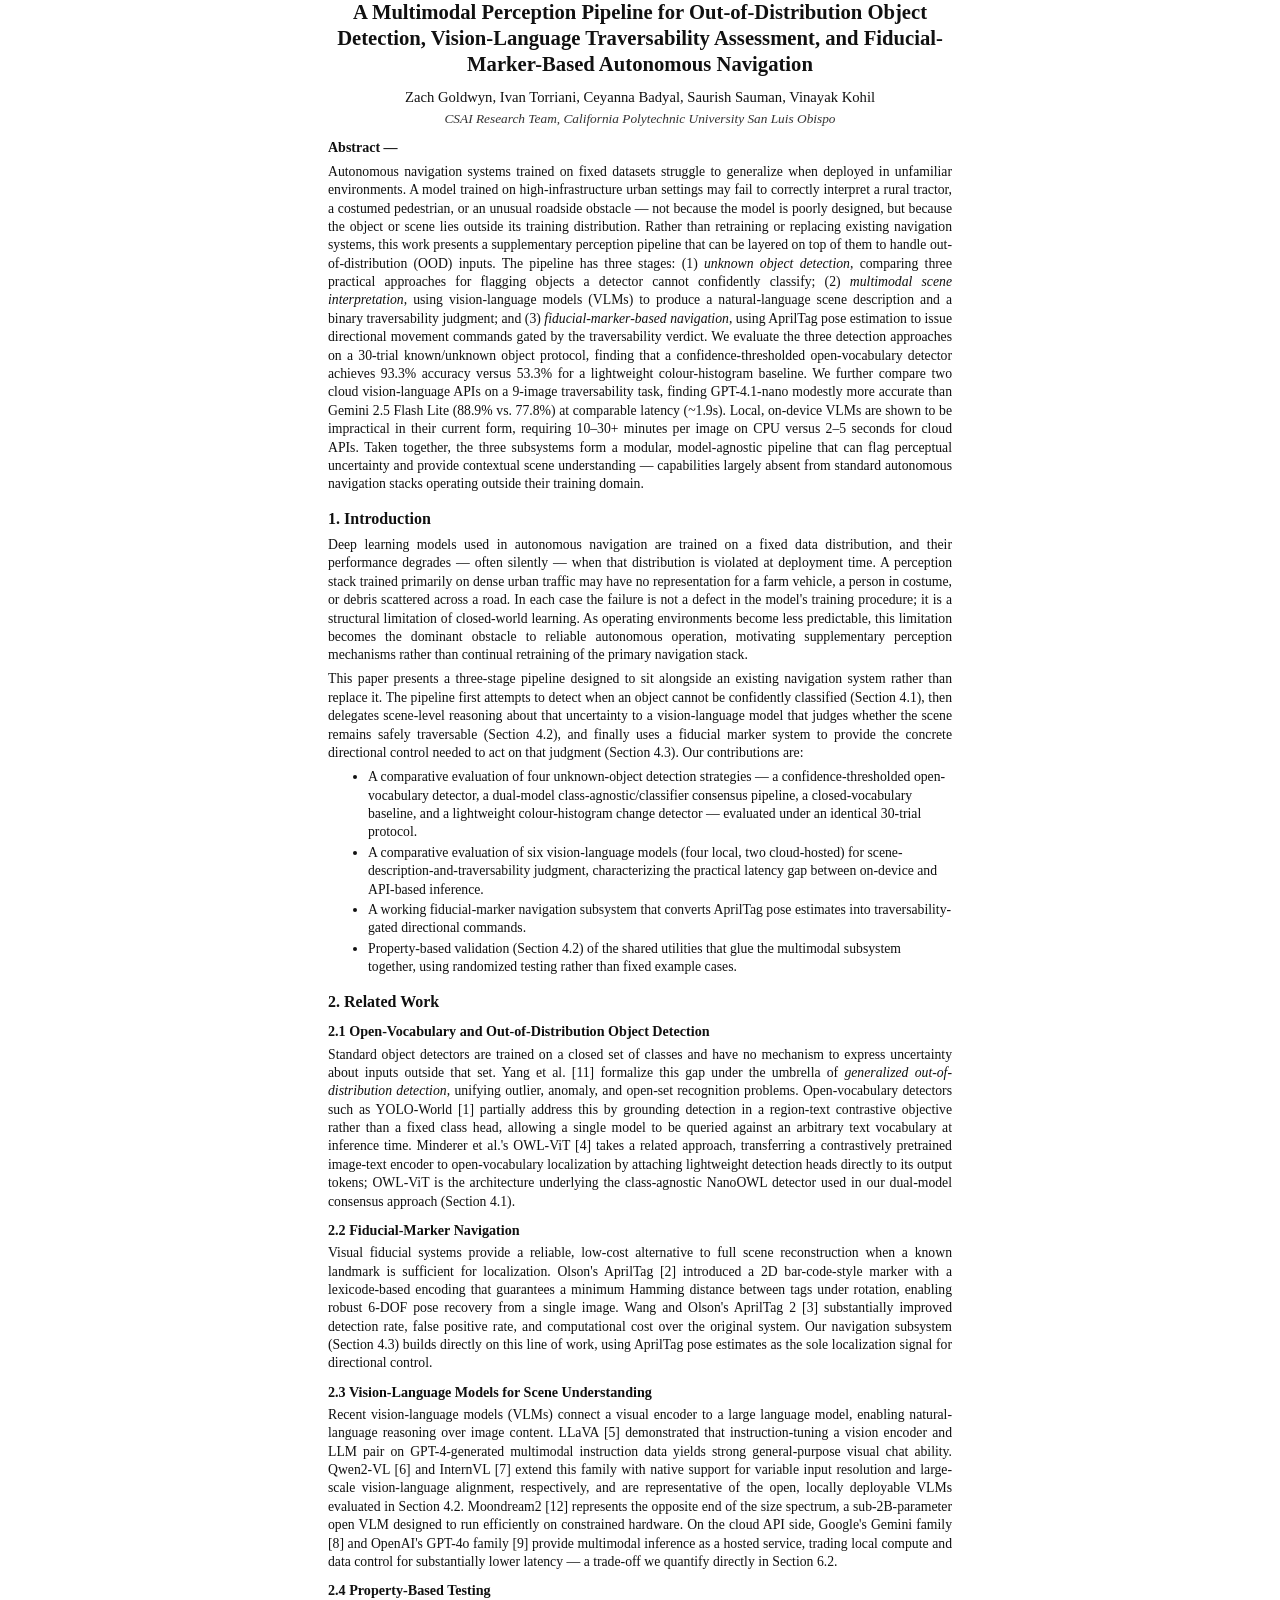
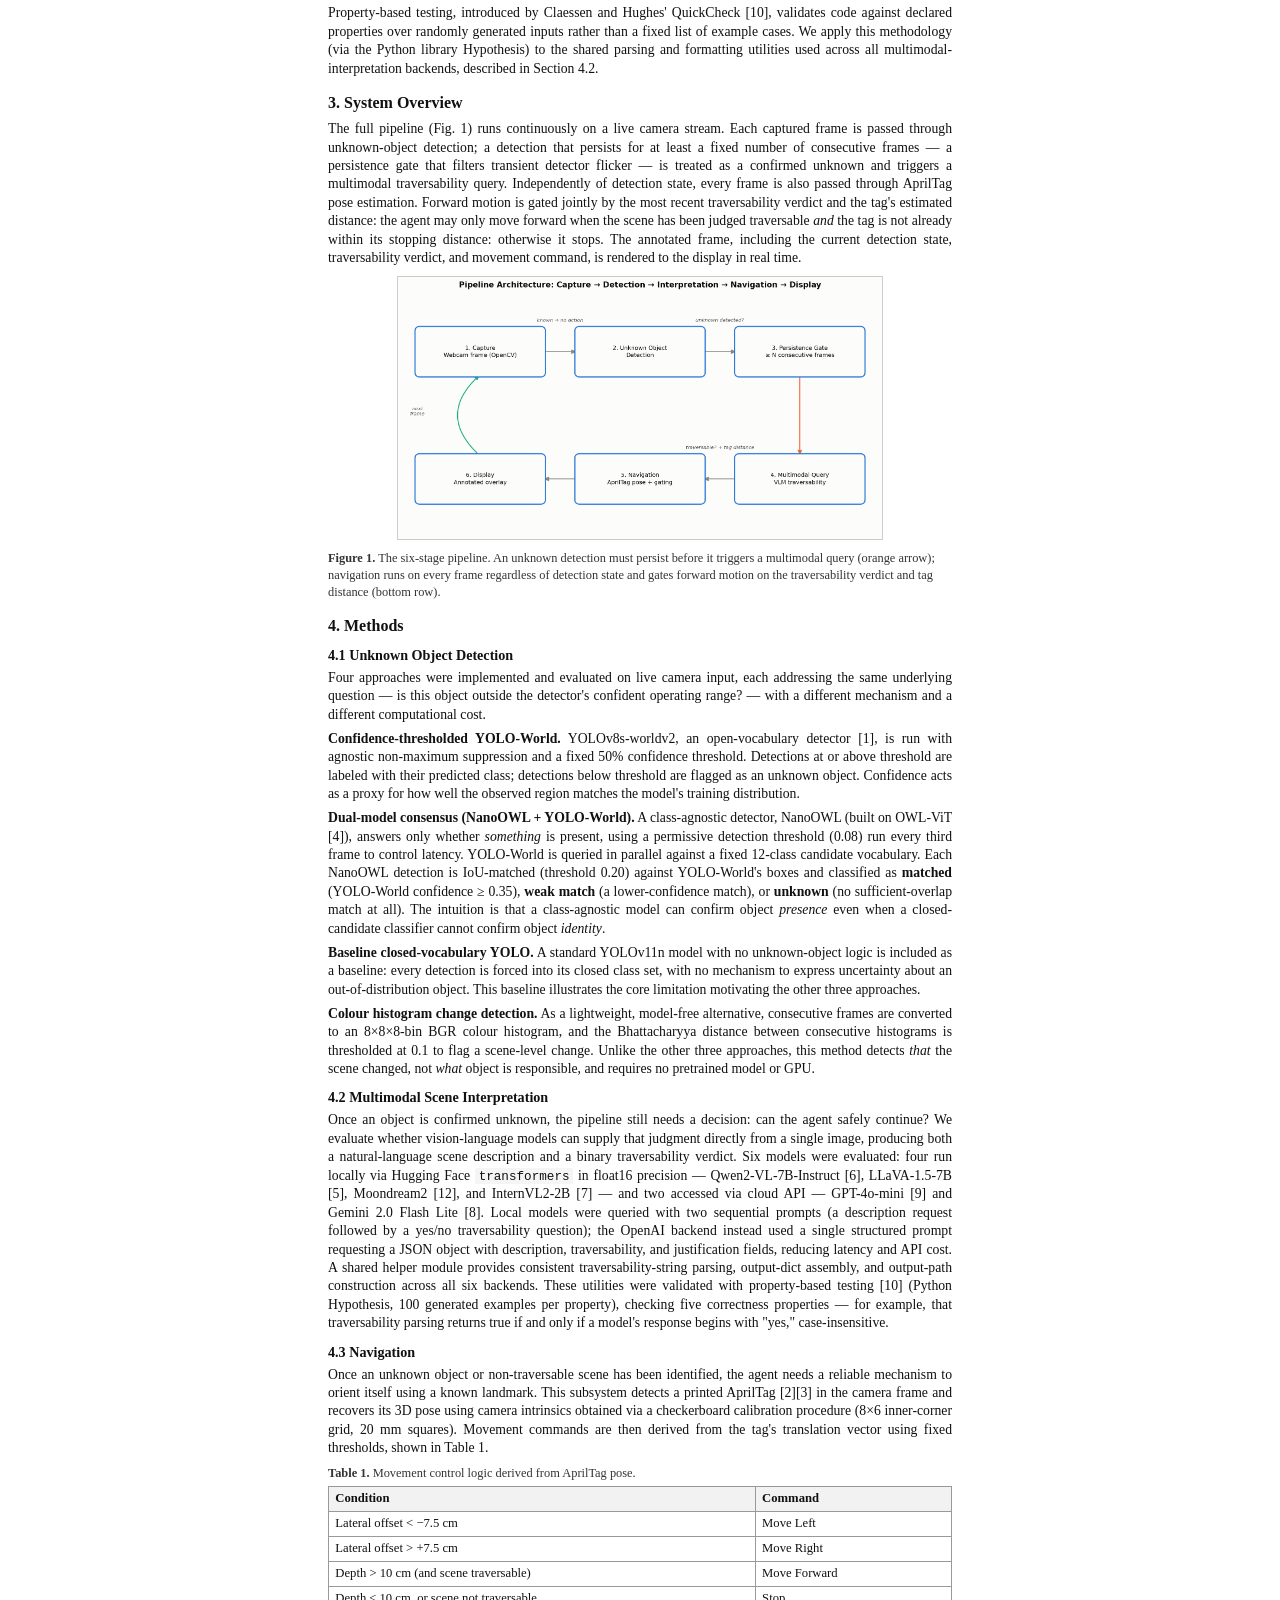
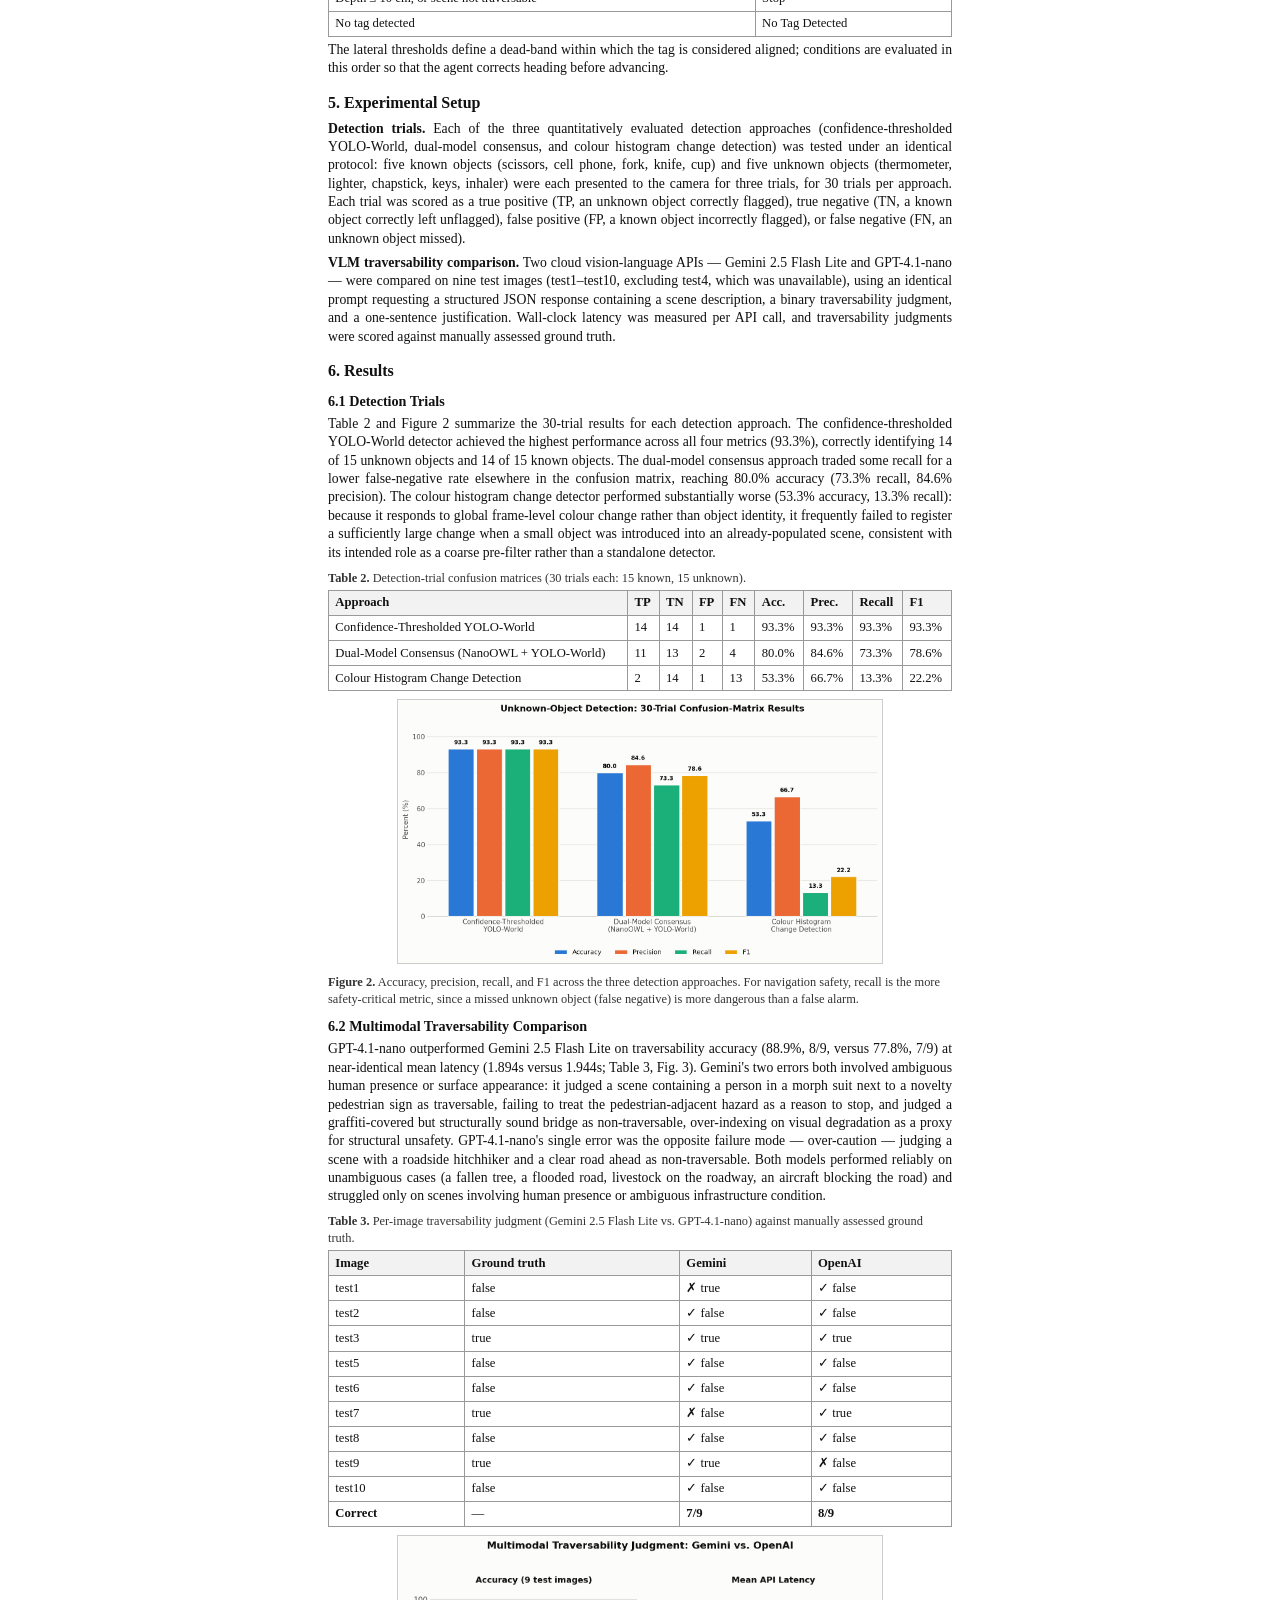
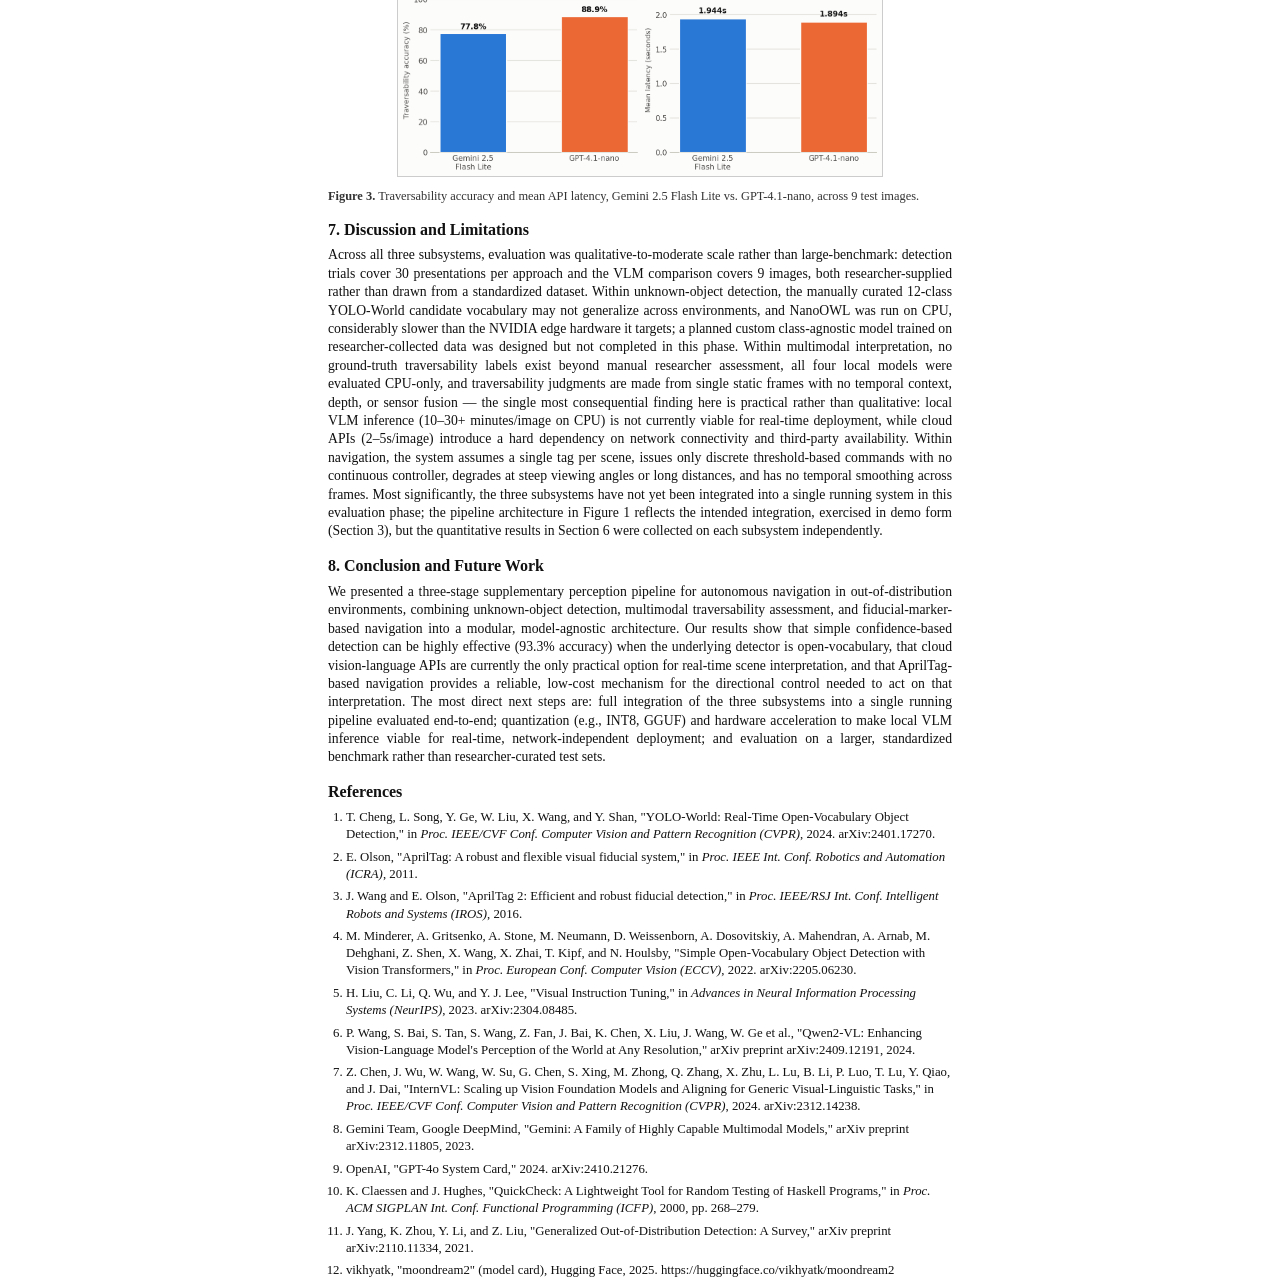
==== assets/paper/paper.html @ 183fa34d "Add full research paper (PDF) and link it from the site Writes a compact 8-page preprint covering th" ====
<!doctype html>
<html lang="en">
<head>
<meta charset="utf-8">
<title>A Multimodal Perception Pipeline for Out-of-Distribution Object Detection, Vision-Language Traversability Assessment, and Fiducial-Marker-Based Autonomous Navigation</title>
<link rel="stylesheet" href="paper.css">
</head>
<body>

<div class="title-block">
  <h1>A Multimodal Perception Pipeline for Out-of-Distribution Object Detection,
  Vision-Language Traversability Assessment, and Fiducial-Marker-Based Autonomous Navigation</h1>
  <div class="authors">Zach Goldwyn, Ivan Torriani, Ceyanna Badyal, Saurish Sauman, Vinayak Kohil</div>
  <div class="affiliation">CSAI Research Team, California Polytechnic University San Luis Obispo</div>
</div>

<div class="abstract">
  <span class="abstract-label">Abstract —</span>
  <p>
    Autonomous navigation systems trained on fixed datasets struggle to generalize when deployed in
    unfamiliar environments. A model trained on high-infrastructure urban settings may fail to
    correctly interpret a rural tractor, a costumed pedestrian, or an unusual roadside obstacle —
    not because the model is poorly designed, but because the object or scene lies outside its
    training distribution. Rather than retraining or replacing existing navigation systems, this
    work presents a supplementary perception pipeline that can be layered on top of them to handle
    out-of-distribution (OOD) inputs. The pipeline has three stages: (1) <em>unknown object
    detection</em>, comparing three practical approaches for flagging objects a detector cannot
    confidently classify; (2) <em>multimodal scene interpretation</em>, using vision-language models
    (VLMs) to produce a natural-language scene description and a binary traversability judgment; and
    (3) <em>fiducial-marker-based navigation</em>, using AprilTag pose estimation to issue directional
    movement commands gated by the traversability verdict. We evaluate the three detection approaches
    on a 30-trial known/unknown object protocol, finding that a confidence-thresholded open-vocabulary
    detector achieves 93.3% accuracy versus 53.3% for a lightweight colour-histogram baseline. We
    further compare two cloud vision-language APIs on a 9-image traversability task, finding GPT-4.1-nano
    modestly more accurate than Gemini 2.5 Flash Lite (88.9% vs. 77.8%) at comparable latency (~1.9s).
    Local, on-device VLMs are shown to be impractical in their current form, requiring 10–30+ minutes
    per image on CPU versus 2–5 seconds for cloud APIs. Taken together, the three subsystems form a
    modular, model-agnostic pipeline that can flag perceptual uncertainty and provide contextual scene
    understanding — capabilities largely absent from standard autonomous navigation stacks operating
    outside their training domain.
  </p>
</div>

<div class="section">
<h2>1. Introduction</h2>
<p>
Deep learning models used in autonomous navigation are trained on a fixed data distribution, and their
performance degrades — often silently — when that distribution is violated at deployment time. A
perception stack trained primarily on dense urban traffic may have no representation for a farm
vehicle, a person in costume, or debris scattered across a road. In each case the failure is not a
defect in the model's training procedure; it is a structural limitation of closed-world learning. As
operating environments become less predictable, this limitation becomes the dominant obstacle to
reliable autonomous operation, motivating supplementary perception mechanisms rather than continual
retraining of the primary navigation stack.
</p>
<p>
This paper presents a three-stage pipeline designed to sit alongside an existing navigation system
rather than replace it. The pipeline first attempts to detect when an object cannot be confidently
classified (Section 4.1), then delegates scene-level reasoning about that uncertainty to a
vision-language model that judges whether the scene remains safely traversable (Section 4.2), and
finally uses a fiducial marker system to provide the concrete directional control needed to act on
that judgment (Section 4.3). Our contributions are:
</p>
<ul>
<li>A comparative evaluation of four unknown-object detection strategies — a confidence-thresholded
open-vocabulary detector, a dual-model class-agnostic/classifier consensus pipeline, a closed-vocabulary
baseline, and a lightweight colour-histogram change detector — evaluated under an identical 30-trial
protocol.</li>
<li>A comparative evaluation of six vision-language models (four local, two cloud-hosted) for
scene-description-and-traversability judgment, characterizing the practical latency gap between
on-device and API-based inference.</li>
<li>A working fiducial-marker navigation subsystem that converts AprilTag pose estimates into
traversability-gated directional commands.</li>
<li>Property-based validation (Section 4.2) of the shared utilities that glue the multimodal
subsystem together, using randomized testing rather than fixed example cases.</li>
</ul>
</div>

<div class="section">
<h2>2. Related Work</h2>

<h3>2.1 Open-Vocabulary and Out-of-Distribution Object Detection</h3>
<p>
Standard object detectors are trained on a closed set of classes and have no mechanism to express
uncertainty about inputs outside that set. Yang et al. <span class="cite">[11]</span> formalize this
gap under the umbrella of <em>generalized out-of-distribution detection</em>, unifying outlier,
anomaly, and open-set recognition problems. Open-vocabulary detectors such as YOLO-World
<span class="cite">[1]</span> partially address this by grounding detection in a region-text
contrastive objective rather than a fixed class head, allowing a single model to be queried against
an arbitrary text vocabulary at inference time. Minderer et al.'s OWL-ViT <span class="cite">[4]</span>
takes a related approach, transferring a contrastively pretrained image-text encoder to open-vocabulary
localization by attaching lightweight detection heads directly to its output tokens; OWL-ViT is the
architecture underlying the class-agnostic NanoOWL detector used in our dual-model consensus approach
(Section 4.1).
</p>

<h3>2.2 Fiducial-Marker Navigation</h3>
<p>
Visual fiducial systems provide a reliable, low-cost alternative to full scene reconstruction when a
known landmark is sufficient for localization. Olson's AprilTag <span class="cite">[2]</span>
introduced a 2D bar-code-style marker with a lexicode-based encoding that guarantees a minimum Hamming
distance between tags under rotation, enabling robust 6-DOF pose recovery from a single image. Wang
and Olson's AprilTag 2 <span class="cite">[3]</span> substantially improved detection rate, false
positive rate, and computational cost over the original system. Our navigation subsystem (Section 4.3)
builds directly on this line of work, using AprilTag pose estimates as the sole localization signal for
directional control.
</p>

<h3>2.3 Vision-Language Models for Scene Understanding</h3>
<p>
Recent vision-language models (VLMs) connect a visual encoder to a large language model, enabling
natural-language reasoning over image content. LLaVA <span class="cite">[5]</span> demonstrated that
instruction-tuning a vision encoder and LLM pair on GPT-4-generated multimodal instruction data yields
strong general-purpose visual chat ability. Qwen2-VL <span class="cite">[6]</span> and InternVL
<span class="cite">[7]</span> extend this family with native support for variable input resolution and
large-scale vision-language alignment, respectively, and are representative of the open, locally
deployable VLMs evaluated in Section 4.2. Moondream2 <span class="cite">[12]</span> represents the
opposite end of the size spectrum, a sub-2B-parameter open VLM designed to run efficiently on
constrained hardware. On the cloud API side, Google's Gemini family <span class="cite">[8]</span> and
OpenAI's GPT-4o family <span class="cite">[9]</span> provide multimodal inference as a hosted service,
trading local compute and data control for substantially lower latency — a trade-off we quantify
directly in Section 6.2.
</p>

<h3>2.4 Property-Based Testing</h3>
<p>
Property-based testing, introduced by Claessen and Hughes' QuickCheck <span class="cite">[10]</span>,
validates code against declared properties over randomly generated inputs rather than a fixed list of
example cases. We apply this methodology (via the Python library Hypothesis) to the shared parsing and
formatting utilities used across all multimodal-interpretation backends, described in Section 4.2.
</p>
</div>

<div class="section">
<h2>3. System Overview</h2>
<p>
The full pipeline (Fig. 1) runs continuously on a live camera stream. Each captured frame is passed
through unknown-object detection; a detection that persists for at least a fixed number of consecutive
frames — a persistence gate that filters transient detector flicker — is treated as a confirmed
unknown and triggers a multimodal traversability query. Independently of detection state, every frame
is also passed through AprilTag pose estimation. Forward motion is gated jointly by the most recent
traversability verdict and the tag's estimated distance: the agent may only move forward when the
scene has been judged traversable <em>and</em> the tag is not already within its stopping distance:
otherwise it stops. The annotated frame, including the current detection state, traversability verdict,
and movement command, is rendered to the display in real time.
</p>
<figure>
  <img src="../images/charts/pipeline-diagram.png" alt="Pipeline architecture diagram">
  <figcaption><strong>Figure 1.</strong> The six-stage pipeline. An unknown detection must persist
  before it triggers a multimodal query (orange arrow); navigation runs on every frame regardless of
  detection state and gates forward motion on the traversability verdict and tag distance (bottom row).</figcaption>
</figure>
</div>

<div class="section">
<h2>4. Methods</h2>

<h3>4.1 Unknown Object Detection</h3>
<p>
Four approaches were implemented and evaluated on live camera input, each addressing the same
underlying question — is this object outside the detector's confident operating range? — with a
different mechanism and a different computational cost.
</p>
<p>
<strong>Confidence-thresholded YOLO-World.</strong> YOLOv8s-worldv2, an open-vocabulary detector
<span class="cite">[1]</span>, is run with agnostic non-maximum suppression and a fixed 50% confidence
threshold. Detections at or above threshold are labeled with their predicted class; detections below
threshold are flagged as an unknown object. Confidence acts as a proxy for how well the observed region
matches the model's training distribution.
</p>
<p>
<strong>Dual-model consensus (NanoOWL + YOLO-World).</strong> A class-agnostic detector, NanoOWL
(built on OWL-ViT <span class="cite">[4]</span>), answers only whether <em>something</em> is present,
using a permissive detection threshold (0.08) run every third frame to control latency. YOLO-World is
queried in parallel against a fixed 12-class candidate vocabulary. Each NanoOWL detection is
IoU-matched (threshold 0.20) against YOLO-World's boxes and classified as <strong>matched</strong>
(YOLO-World confidence &ge; 0.35), <strong>weak match</strong> (a lower-confidence match), or
<strong>unknown</strong> (no sufficient-overlap match at all). The intuition is that a class-agnostic
model can confirm object <em>presence</em> even when a closed-candidate classifier cannot confirm
object <em>identity</em>.
</p>
<p>
<strong>Baseline closed-vocabulary YOLO.</strong> A standard YOLOv11n model with no unknown-object
logic is included as a baseline: every detection is forced into its closed class set, with no
mechanism to express uncertainty about an out-of-distribution object. This baseline illustrates the
core limitation motivating the other three approaches.
</p>
<p>
<strong>Colour histogram change detection.</strong> As a lightweight, model-free alternative,
consecutive frames are converted to an 8&times;8&times;8-bin BGR colour histogram, and the Bhattacharyya
distance between consecutive histograms is thresholded at 0.1 to flag a scene-level change. Unlike the
other three approaches, this method detects <em>that</em> the scene changed, not <em>what</em> object
is responsible, and requires no pretrained model or GPU.
</p>

<h3>4.2 Multimodal Scene Interpretation</h3>
<p>
Once an object is confirmed unknown, the pipeline still needs a decision: can the agent safely
continue? We evaluate whether vision-language models can supply that judgment directly from a single
image, producing both a natural-language scene description and a binary traversability verdict. Six
models were evaluated: four run locally via Hugging Face <code>transformers</code> in float16
precision — Qwen2-VL-7B-Instruct <span class="cite">[6]</span>, LLaVA-1.5-7B <span class="cite">[5]</span>,
Moondream2 <span class="cite">[12]</span>, and InternVL2-2B <span class="cite">[7]</span> — and two
accessed via cloud API — GPT-4o-mini <span class="cite">[9]</span> and Gemini 2.0 Flash Lite
<span class="cite">[8]</span>. Local models were queried with two sequential prompts (a description
request followed by a yes/no traversability question); the OpenAI backend instead used a single
structured prompt requesting a JSON object with description, traversability, and justification fields,
reducing latency and API cost. A shared helper module provides consistent traversability-string
parsing, output-dict assembly, and output-path construction across all six backends. These utilities
were validated with property-based testing <span class="cite">[10]</span> (Python Hypothesis, 100
generated examples per property), checking five correctness properties — for example, that
traversability parsing returns true if and only if a model's response begins with "yes," case-insensitive.
</p>

<h3>4.3 Navigation</h3>
<p>
Once an unknown object or non-traversable scene has been identified, the agent needs a reliable
mechanism to orient itself using a known landmark. This subsystem detects a printed AprilTag
<span class="cite">[2]</span><span class="cite">[3]</span> in the camera frame and recovers its 3D
pose using camera intrinsics obtained via a checkerboard calibration procedure (8&times;6 inner-corner
grid, 20&nbsp;mm squares). Movement commands are then derived from the tag's translation vector using
fixed thresholds, shown in Table 1.
</p>
<table>
<caption><strong>Table 1.</strong> Movement control logic derived from AprilTag pose.</caption>
<thead><tr><th>Condition</th><th>Command</th></tr></thead>
<tbody>
<tr><td>Lateral offset &lt; &minus;7.5&nbsp;cm</td><td>Move Left</td></tr>
<tr><td>Lateral offset &gt; +7.5&nbsp;cm</td><td>Move Right</td></tr>
<tr><td>Depth &gt; 10&nbsp;cm (and scene traversable)</td><td>Move Forward</td></tr>
<tr><td>Depth &le; 10&nbsp;cm, or scene not traversable</td><td>Stop</td></tr>
<tr><td>No tag detected</td><td>No Tag Detected</td></tr>
</tbody>
</table>
<p>
The lateral thresholds define a dead-band within which the tag is considered aligned; conditions are
evaluated in this order so that the agent corrects heading before advancing.
</p>
</div>

<div class="section">
<h2>5. Experimental Setup</h2>
<p>
<strong>Detection trials.</strong> Each of the three quantitatively evaluated detection approaches
(confidence-thresholded YOLO-World, dual-model consensus, and colour histogram change detection) was
tested under an identical protocol: five known objects (scissors, cell phone, fork, knife, cup) and
five unknown objects (thermometer, lighter, chapstick, keys, inhaler) were each presented to the camera
for three trials, for 30 trials per approach. Each trial was scored as a true positive (TP, an unknown
object correctly flagged), true negative (TN, a known object correctly left unflagged), false positive
(FP, a known object incorrectly flagged), or false negative (FN, an unknown object missed).
</p>
<p>
<strong>VLM traversability comparison.</strong> Two cloud vision-language APIs — Gemini 2.5 Flash Lite
and GPT-4.1-nano — were compared on nine test images (test1&ndash;test10, excluding test4, which was
unavailable), using an identical prompt requesting a structured JSON response containing a scene
description, a binary traversability judgment, and a one-sentence justification. Wall-clock latency
was measured per API call, and traversability judgments were scored against manually assessed ground
truth.
</p>
</div>

<div class="section">
<h2>6. Results</h2>

<h3>6.1 Detection Trials</h3>
<p>
Table 2 and Figure 2 summarize the 30-trial results for each detection approach. The confidence-thresholded
YOLO-World detector achieved the highest performance across all four metrics (93.3%), correctly
identifying 14 of 15 unknown objects and 14 of 15 known objects. The dual-model consensus approach
traded some recall for a lower false-negative rate elsewhere in the confusion matrix, reaching 80.0%
accuracy (73.3% recall, 84.6% precision). The colour histogram change detector performed substantially
worse (53.3% accuracy, 13.3% recall): because it responds to global frame-level colour change rather
than object identity, it frequently failed to register a sufficiently large change when a small object
was introduced into an already-populated scene, consistent with its intended role as a coarse
pre-filter rather than a standalone detector.
</p>
<table>
<caption><strong>Table 2.</strong> Detection-trial confusion matrices (30 trials each: 15 known, 15 unknown).</caption>
<thead><tr><th>Approach</th><th>TP</th><th>TN</th><th>FP</th><th>FN</th><th>Acc.</th><th>Prec.</th><th>Recall</th><th>F1</th></tr></thead>
<tbody>
<tr><td>Confidence-Thresholded YOLO-World</td><td>14</td><td>14</td><td>1</td><td>1</td><td>93.3%</td><td>93.3%</td><td>93.3%</td><td>93.3%</td></tr>
<tr><td>Dual-Model Consensus (NanoOWL + YOLO-World)</td><td>11</td><td>13</td><td>2</td><td>4</td><td>80.0%</td><td>84.6%</td><td>73.3%</td><td>78.6%</td></tr>
<tr><td>Colour Histogram Change Detection</td><td>2</td><td>14</td><td>1</td><td>13</td><td>53.3%</td><td>66.7%</td><td>13.3%</td><td>22.2%</td></tr>
</tbody>
</table>
<figure>
  <img src="../images/charts/detection-trials.png" alt="Bar chart of detection trial results">
  <figcaption><strong>Figure 2.</strong> Accuracy, precision, recall, and F1 across the three detection
  approaches. For navigation safety, recall is the more safety-critical metric, since a missed unknown
  object (false negative) is more dangerous than a false alarm.</figcaption>
</figure>

<h3>6.2 Multimodal Traversability Comparison</h3>
<p>
GPT-4.1-nano outperformed Gemini 2.5 Flash Lite on traversability accuracy (88.9%, 8/9, versus 77.8%,
7/9) at near-identical mean latency (1.894s versus 1.944s; Table 3, Fig. 3). Gemini's two errors both
involved ambiguous human presence or surface appearance: it judged a scene containing a person in a
morph suit next to a novelty pedestrian sign as traversable, failing to treat the pedestrian-adjacent
hazard as a reason to stop, and judged a graffiti-covered but structurally sound bridge as
non-traversable, over-indexing on visual degradation as a proxy for structural unsafety. GPT-4.1-nano's
single error was the opposite failure mode — over-caution — judging a scene with a roadside
hitchhiker and a clear road ahead as non-traversable. Both models performed reliably on unambiguous
cases (a fallen tree, a flooded road, livestock on the roadway, an aircraft blocking the road) and
struggled only on scenes involving human presence or ambiguous infrastructure condition.
</p>
<table>
<caption><strong>Table 3.</strong> Per-image traversability judgment (Gemini 2.5 Flash Lite vs. GPT-4.1-nano) against manually assessed ground truth.</caption>
<thead><tr><th>Image</th><th>Ground truth</th><th>Gemini</th><th>OpenAI</th></tr></thead>
<tbody>
<tr><td>test1</td><td>false</td><td>&#10007; true</td><td>&#10003; false</td></tr>
<tr><td>test2</td><td>false</td><td>&#10003; false</td><td>&#10003; false</td></tr>
<tr><td>test3</td><td>true</td><td>&#10003; true</td><td>&#10003; true</td></tr>
<tr><td>test5</td><td>false</td><td>&#10003; false</td><td>&#10003; false</td></tr>
<tr><td>test6</td><td>false</td><td>&#10003; false</td><td>&#10003; false</td></tr>
<tr><td>test7</td><td>true</td><td>&#10007; false</td><td>&#10003; true</td></tr>
<tr><td>test8</td><td>false</td><td>&#10003; false</td><td>&#10003; false</td></tr>
<tr><td>test9</td><td>true</td><td>&#10003; true</td><td>&#10007; false</td></tr>
<tr><td>test10</td><td>false</td><td>&#10003; false</td><td>&#10003; false</td></tr>
<tr><td><strong>Correct</strong></td><td>&mdash;</td><td><strong>7/9</strong></td><td><strong>8/9</strong></td></tr>
</tbody>
</table>
<figure>
  <img src="../images/charts/vlm-comparison.png" alt="Bar charts comparing Gemini and OpenAI accuracy and latency">
  <figcaption><strong>Figure 3.</strong> Traversability accuracy and mean API latency, Gemini 2.5 Flash
  Lite vs. GPT-4.1-nano, across 9 test images.</figcaption>
</figure>
</div>

<div class="section">
<h2>7. Discussion and Limitations</h2>
<p>
Across all three subsystems, evaluation was qualitative-to-moderate scale rather than large-benchmark:
detection trials cover 30 presentations per approach and the VLM comparison covers 9 images, both
researcher-supplied rather than drawn from a standardized dataset. Within unknown-object detection, the
manually curated 12-class YOLO-World candidate vocabulary may not generalize across environments, and
NanoOWL was run on CPU, considerably slower than the NVIDIA edge hardware it targets; a planned
custom class-agnostic model trained on researcher-collected data was designed but not completed in this
phase. Within multimodal interpretation, no ground-truth traversability labels exist beyond manual
researcher assessment, all four local models were evaluated CPU-only, and traversability judgments are
made from single static frames with no temporal context, depth, or sensor fusion — the single most
consequential finding here is practical rather than qualitative: local VLM inference (10&ndash;30+
minutes/image on CPU) is not currently viable for real-time deployment, while cloud APIs (2&ndash;5s/image)
introduce a hard dependency on network connectivity and third-party availability. Within navigation, the
system assumes a single tag per scene, issues only discrete threshold-based commands with no continuous
controller, degrades at steep viewing angles or long distances, and has no temporal smoothing across
frames. Most significantly, the three subsystems have not yet been integrated into a single running
system in this evaluation phase; the pipeline architecture in Figure 1 reflects the intended
integration, exercised in demo form (Section 3), but the quantitative results in Section 6 were
collected on each subsystem independently.
</p>
</div>

<div class="section">
<h2>8. Conclusion and Future Work</h2>
<p>
We presented a three-stage supplementary perception pipeline for autonomous navigation in
out-of-distribution environments, combining unknown-object detection, multimodal traversability
assessment, and fiducial-marker-based navigation into a modular, model-agnostic architecture. Our
results show that simple confidence-based detection can be highly effective (93.3% accuracy) when the
underlying detector is open-vocabulary, that cloud vision-language APIs are currently the only
practical option for real-time scene interpretation, and that AprilTag-based navigation provides a
reliable, low-cost mechanism for the directional control needed to act on that interpretation. The
most direct next steps are: full integration of the three subsystems into a single running pipeline
evaluated end-to-end; quantization (e.g., INT8, GGUF) and hardware acceleration to make local VLM
inference viable for real-time, network-independent deployment; and evaluation on a larger,
standardized benchmark rather than researcher-curated test sets.
</p>
</div>

<div class="section references">
<h2>References</h2>
<ol>
<li id="ref1">T. Cheng, L. Song, Y. Ge, W. Liu, X. Wang, and Y. Shan, "YOLO-World: Real-Time
Open-Vocabulary Object Detection," in <em>Proc. IEEE/CVF Conf. Computer Vision and Pattern Recognition
(CVPR)</em>, 2024. arXiv:2401.17270.</li>
<li id="ref2">E. Olson, "AprilTag: A robust and flexible visual fiducial system," in <em>Proc. IEEE
Int. Conf. Robotics and Automation (ICRA)</em>, 2011.</li>
<li id="ref3">J. Wang and E. Olson, "AprilTag 2: Efficient and robust fiducial detection," in
<em>Proc. IEEE/RSJ Int. Conf. Intelligent Robots and Systems (IROS)</em>, 2016.</li>
<li id="ref4">M. Minderer, A. Gritsenko, A. Stone, M. Neumann, D. Weissenborn, A. Dosovitskiy, A.
Mahendran, A. Arnab, M. Dehghani, Z. Shen, X. Wang, X. Zhai, T. Kipf, and N. Houlsby, "Simple
Open-Vocabulary Object Detection with Vision Transformers," in <em>Proc. European Conf. Computer
Vision (ECCV)</em>, 2022. arXiv:2205.06230.</li>
<li id="ref5">H. Liu, C. Li, Q. Wu, and Y. J. Lee, "Visual Instruction Tuning," in <em>Advances in
Neural Information Processing Systems (NeurIPS)</em>, 2023. arXiv:2304.08485.</li>
<li id="ref6">P. Wang, S. Bai, S. Tan, S. Wang, Z. Fan, J. Bai, K. Chen, X. Liu, J. Wang, W. Ge et
al., "Qwen2-VL: Enhancing Vision-Language Model's Perception of the World at Any Resolution," arXiv
preprint arXiv:2409.12191, 2024.</li>
<li id="ref7">Z. Chen, J. Wu, W. Wang, W. Su, G. Chen, S. Xing, M. Zhong, Q. Zhang, X. Zhu, L. Lu, B.
Li, P. Luo, T. Lu, Y. Qiao, and J. Dai, "InternVL: Scaling up Vision Foundation Models and Aligning
for Generic Visual-Linguistic Tasks," in <em>Proc. IEEE/CVF Conf. Computer Vision and Pattern
Recognition (CVPR)</em>, 2024. arXiv:2312.14238.</li>
<li id="ref8">Gemini Team, Google DeepMind, "Gemini: A Family of Highly Capable Multimodal Models,"
arXiv preprint arXiv:2312.11805, 2023.</li>
<li id="ref9">OpenAI, "GPT-4o System Card," 2024. arXiv:2410.21276.</li>
<li id="ref10">K. Claessen and J. Hughes, "QuickCheck: A Lightweight Tool for Random Testing of
Haskell Programs," in <em>Proc. ACM SIGPLAN Int. Conf. Functional Programming (ICFP)</em>, 2000, pp.
268&ndash;279.</li>
<li id="ref11">J. Yang, K. Zhou, Y. Li, and Z. Liu, "Generalized Out-of-Distribution Detection: A
Survey," arXiv preprint arXiv:2110.11334, 2021.</li>
<li id="ref12">vikhyatk, "moondream2" (model card), Hugging Face, 2025. https://huggingface.co/vikhyatk/moondream2</li>
</ol>
</div>

</body>
</html>
---- assets/paper/paper.css ----
@page {
  size: letter;
  margin: 1in;
}

* {
  box-sizing: border-box;
}

body {
  font-family: Georgia, "Times New Roman", Times, serif;
  font-size: 10.3pt;
  line-height: 1.34;
  color: #111;
  max-width: 6.5in;
  margin: 0 auto;
}

.title-block {
  text-align: center;
  margin-bottom: 0.8em;
}

.title-block h1 {
  font-size: 15.5pt;
  line-height: 1.25;
  margin: 0 0 0.5em 0;
  font-weight: bold;
}

.authors {
  font-size: 11pt;
  margin-bottom: 0.15em;
}

.affiliation {
  font-size: 10pt;
  color: #333;
  font-style: italic;
}

.abstract {
  margin: 0.7em 0 0.9em 0;
  break-inside: avoid;
}

.abstract-label {
  font-weight: bold;
  font-size: 10.5pt;
}

.abstract p {
  margin: 0.4em 0 0 0;
  text-align: justify;
}

h2 {
  font-size: 12pt;
  margin: 0.9em 0 0.4em 0;
  break-after: avoid;
}

h3 {
  font-size: 10.6pt;
  margin: 0.7em 0 0.3em 0;
  break-after: avoid;
}

p {
  margin: 0 0 0.42em 0;
  text-align: justify;
  hyphens: auto;
}

ul {
  margin: 0.2em 0 0.5em 0;
}

li {
  margin-bottom: 0.15em;
}

figure {
  margin: 0.6em auto;
  text-align: center;
  break-inside: avoid;
}

figure img {
  max-width: 78%;
  border: 1px solid #ccc;
}

figcaption {
  font-size: 9.3pt;
  color: #333;
  margin-top: 0.4em;
  text-align: left;
}

table {
  border-collapse: collapse;
  width: 100%;
  font-size: 9.5pt;
  margin: 0.6em 0 0.3em 0;
  break-inside: avoid;
}

caption {
  font-size: 9.3pt;
  color: #333;
  text-align: left;
  caption-side: top;
  margin-bottom: 0.3em;
}

th, td {
  border: 1px solid #999;
  padding: 0.28em 0.5em;
  text-align: left;
}

th {
  background: #f2f2f2;
}

.cite {
  font-size: inherit;
  vertical-align: baseline;
}

.references {
  font-size: 9.6pt;
}

.references ol {
  padding-left: 1.4em;
  margin: 0.3em 0 0 0;
}

.references li {
  margin-bottom: 0.42em;
  break-inside: avoid;
}

.limitations-list {
  margin: 0.2em 0 0.6em 1.2em;
  padding: 0;
}

.limitations-list li {
  margin-bottom: 0.25em;
}

code {
  font-family: "Courier New", monospace;
  font-size: 0.92em;
  background: #f5f5f5;
  padding: 0.05em 0.3em;
  border-radius: 2px;
}
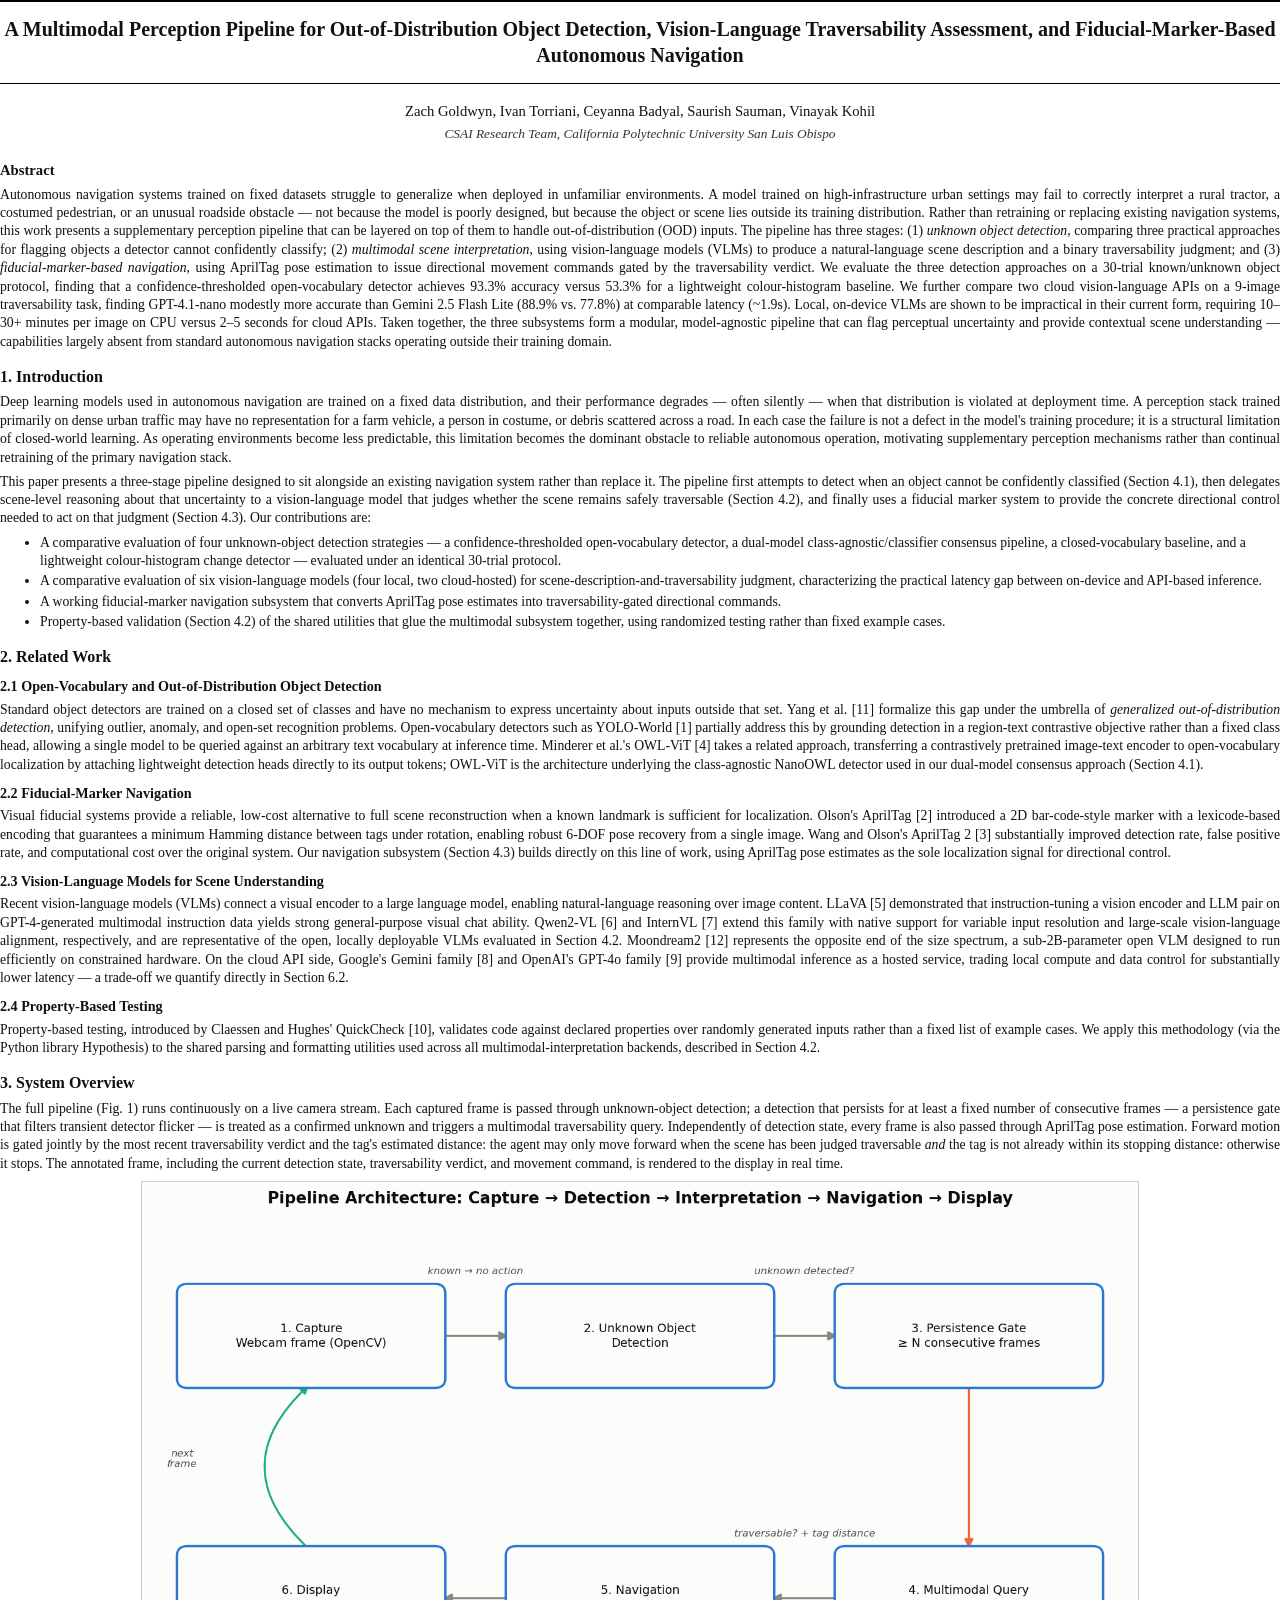
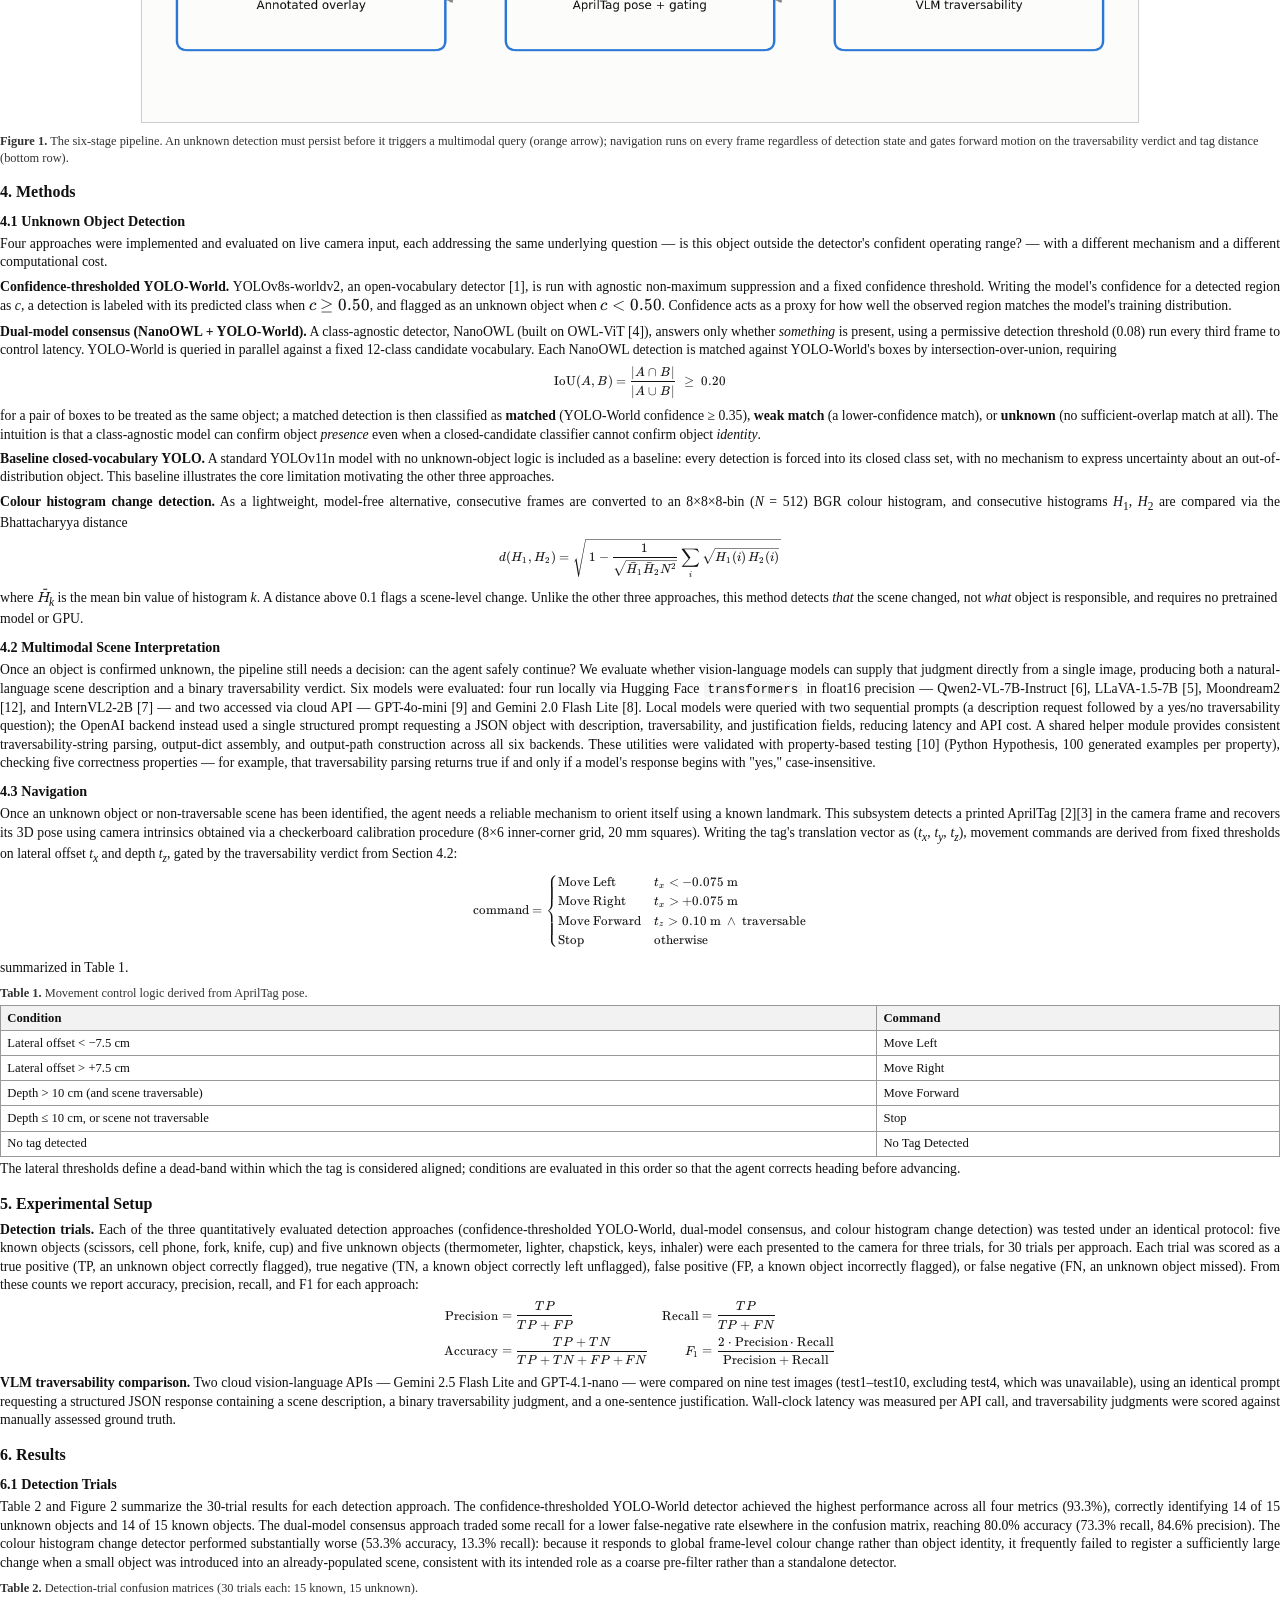
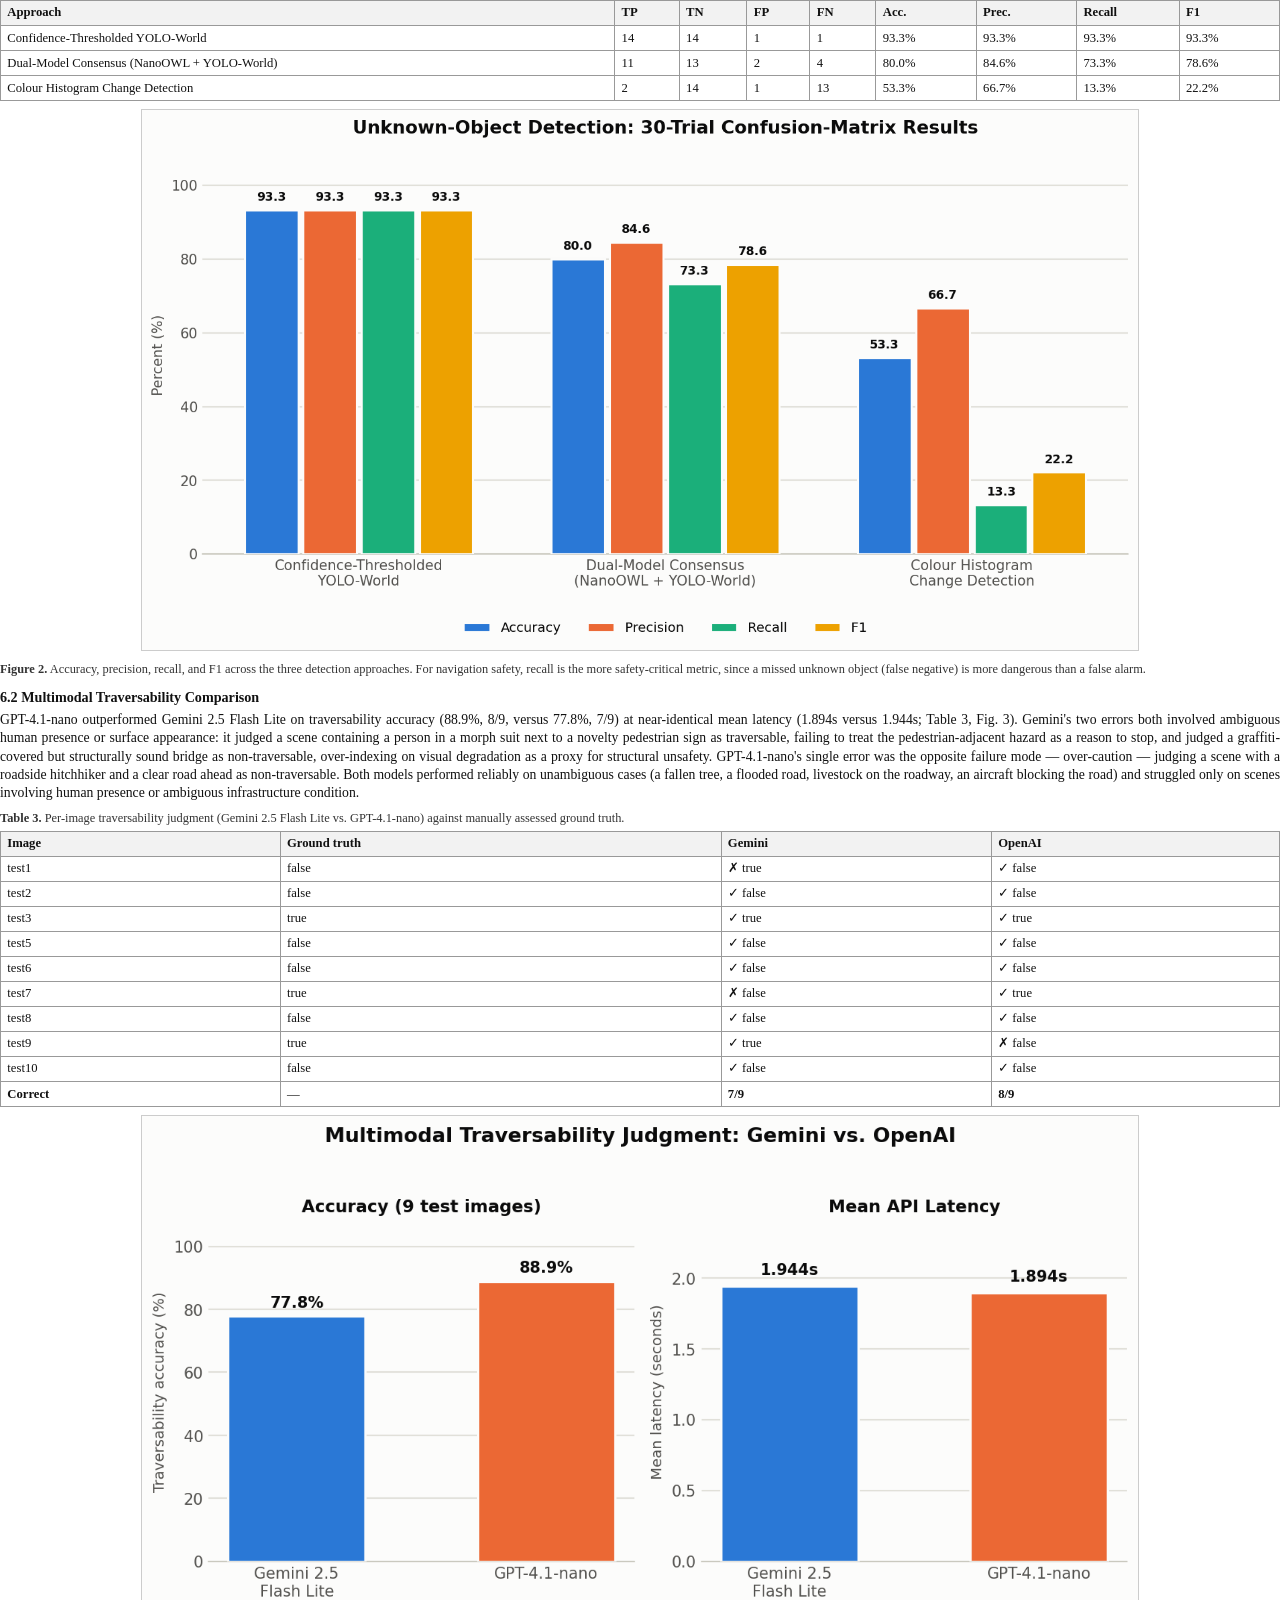
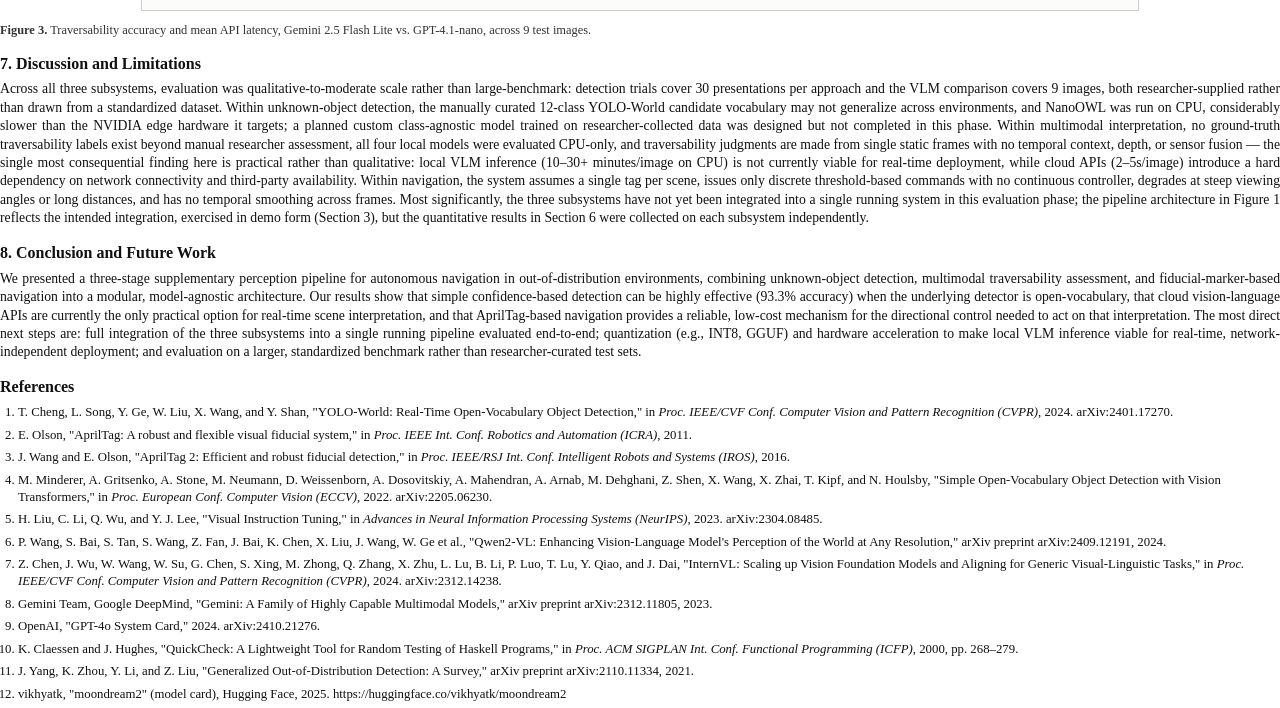
==== commit 1a10a03b: "Restyle paper title, condense margins, add typeset math Title block now mirrors a rule-bracketed arX" ====
--- a/assets/paper/paper.html
+++ b/assets/paper/paper.html
@@ -3,19 +3,22 @@
 <head>
 <meta charset="utf-8">
 <title>A Multimodal Perception Pipeline for Out-of-Distribution Object Detection, Vision-Language Traversability Assessment, and Fiducial-Marker-Based Autonomous Navigation</title>
+<link rel="stylesheet" href="katex/katex.min.css">
 <link rel="stylesheet" href="paper.css">
 </head>
 <body>
 
 <div class="title-block">
+  <hr class="title-rule-thick">
   <h1>A Multimodal Perception Pipeline for Out-of-Distribution Object Detection,
   Vision-Language Traversability Assessment, and Fiducial-Marker-Based Autonomous Navigation</h1>
-  <div class="authors">Zach Goldwyn, Ivan Torriani, Ceyanna Badyal, Saurish Sauman, Vinayak Kohil</div>
-  <div class="affiliation">CSAI Research Team, California Polytechnic University San Luis Obispo</div>
-</div>
+</div>
+<hr class="title-rule-thin">
+<div class="authors">Zach Goldwyn, Ivan Torriani, Ceyanna Badyal, Saurish Sauman, Vinayak Kohil</div>
+<div class="affiliation">CSAI Research Team, California Polytechnic University San Luis Obispo</div>
 
 <div class="abstract">
-  <span class="abstract-label">Abstract —</span>
+  <p class="abstract-heading">Abstract</p>
   <p>
     Autonomous navigation systems trained on fixed datasets struggle to generalize when deployed in
     unfamiliar environments. A model trained on high-infrastructure urban settings may fail to
@@ -163,19 +166,21 @@
 </p>
 <p>
 <strong>Confidence-thresholded YOLO-World.</strong> YOLOv8s-worldv2, an open-vocabulary detector
-<span class="cite">[1]</span>, is run with agnostic non-maximum suppression and a fixed 50% confidence
-threshold. Detections at or above threshold are labeled with their predicted class; detections below
-threshold are flagged as an unknown object. Confidence acts as a proxy for how well the observed region
-matches the model's training distribution.
+<span class="cite">[1]</span>, is run with agnostic non-maximum suppression and a fixed confidence threshold. Writing the model's
+confidence for a detected region as <em>c</em>, a detection is labeled with its predicted class when
+<span class="katex"><span class="katex-html" aria-hidden="true"><span class="katex-base"><span class="katex-strut" style="height:0.7719em;vertical-align:-0.136em;"></span><span class="mord mathnormal">c</span><span class="mspace" style="margin-right:0.2778em;"></span><span class="mrel">≥</span><span class="mspace" style="margin-right:0.2778em;"></span></span><span class="katex-base"><span class="katex-strut" style="height:0.6444em;"></span><span class="mord">0.50</span></span></span></span>, and flagged as an unknown object when <span class="katex"><span class="katex-html" aria-hidden="true"><span class="katex-base"><span class="katex-strut" style="height:0.5782em;vertical-align:-0.0391em;"></span><span class="mord mathnormal">c</span><span class="mspace" style="margin-right:0.2778em;"></span><span class="mrel">&lt;</span><span class="mspace" style="margin-right:0.2778em;"></span></span><span class="katex-base"><span class="katex-strut" style="height:0.6444em;"></span><span class="mord">0.50</span></span></span></span>. Confidence acts as a proxy
+for how well the observed region matches the model's training distribution.
 </p>
 <p>
 <strong>Dual-model consensus (NanoOWL + YOLO-World).</strong> A class-agnostic detector, NanoOWL
 (built on OWL-ViT <span class="cite">[4]</span>), answers only whether <em>something</em> is present,
 using a permissive detection threshold (0.08) run every third frame to control latency. YOLO-World is
-queried in parallel against a fixed 12-class candidate vocabulary. Each NanoOWL detection is
-IoU-matched (threshold 0.20) against YOLO-World's boxes and classified as <strong>matched</strong>
-(YOLO-World confidence &ge; 0.35), <strong>weak match</strong> (a lower-confidence match), or
-<strong>unknown</strong> (no sufficient-overlap match at all). The intuition is that a class-agnostic
+queried in parallel against a fixed 12-class candidate vocabulary. Each NanoOWL detection is matched
+against YOLO-World's boxes by intersection-over-union, requiring
+<div class="eq"><span class="katex-display"><span class="katex"><span class="katex-html" aria-hidden="true"><span class="katex-base"><span class="katex-strut" style="height:1em;vertical-align:-0.25em;"></span><span class="mord"><span class="mord mathrm">IoU</span></span><span class="mopen">(</span><span class="mord mathnormal">A</span><span class="mpunct">,</span><span class="mspace" style="margin-right:0.1667em;"></span><span class="mord mathnormal" style="margin-right:0.0502em;">B</span><span class="mclose">)</span><span class="mspace" style="margin-right:0.2778em;"></span><span class="mrel">=</span><span class="mspace" style="margin-right:0.2778em;"></span></span><span class="katex-base"><span class="katex-strut" style="height:2.363em;vertical-align:-0.936em;"></span><span class="mord"><span class="mopen nulldelimiter"></span><span class="mfrac"><span class="vlist-t vlist-t2"><span class="vlist-r"><span class="vlist" style="height:1.427em;"><span style="top:-2.314em;"><span class="pstrut" style="height:3em;"></span><span class="mord"><span class="mord">∣</span><span class="mord mathnormal">A</span><span class="mspace" style="margin-right:0.2222em;"></span><span class="mbin">∪</span><span class="mspace" style="margin-right:0.2222em;"></span><span class="mord mathnormal" style="margin-right:0.0502em;">B</span><span class="mord">∣</span></span></span><span style="top:-3.23em;"><span class="pstrut" style="height:3em;"></span><span class="frac-line" style="border-bottom-width:0.04em;"></span></span><span style="top:-3.677em;"><span class="pstrut" style="height:3em;"></span><span class="mord"><span class="mord">∣</span><span class="mord mathnormal">A</span><span class="mspace" style="margin-right:0.2222em;"></span><span class="mbin">∩</span><span class="mspace" style="margin-right:0.2222em;"></span><span class="mord mathnormal" style="margin-right:0.0502em;">B</span><span class="mord">∣</span></span></span></span><span class="vlist-s">​</span></span><span class="vlist-r"><span class="vlist" style="height:0.936em;"><span></span></span></span></span></span><span class="mclose nulldelimiter"></span></span><span class="mspace" style="margin-right:0.2778em;"></span><span class="mspace" style="margin-right:0.2778em;"></span><span class="mrel">≥</span><span class="mspace" style="margin-right:0.2778em;"></span><span class="mspace" style="margin-right:0.2778em;"></span></span><span class="katex-base"><span class="katex-strut" style="height:0.6444em;"></span><span class="mord">0.20</span></span></span></span></span></div>
+for a pair of boxes to be treated as the same object; a matched detection is then classified as
+<strong>matched</strong> (YOLO-World confidence &ge; 0.35), <strong>weak match</strong> (a lower-confidence
+match), or <strong>unknown</strong> (no sufficient-overlap match at all). The intuition is that a class-agnostic
 model can confirm object <em>presence</em> even when a closed-candidate classifier cannot confirm
 object <em>identity</em>.
 </p>
@@ -187,10 +192,40 @@
 </p>
 <p>
 <strong>Colour histogram change detection.</strong> As a lightweight, model-free alternative,
-consecutive frames are converted to an 8&times;8&times;8-bin BGR colour histogram, and the Bhattacharyya
-distance between consecutive histograms is thresholded at 0.1 to flag a scene-level change. Unlike the
-other three approaches, this method detects <em>that</em> the scene changed, not <em>what</em> object
-is responsible, and requires no pretrained model or GPU.
+consecutive frames are converted to an 8&times;8&times;8-bin (<em>N</em>&nbsp;=&nbsp;512) BGR colour
+histogram, and consecutive histograms <em>H</em><sub>1</sub>, <em>H</em><sub>2</sub> are compared via
+the Bhattacharyya distance
+<div class="eq"><span class="katex-display"><span class="katex"><span class="katex-html" aria-hidden="true"><span class="katex-base"><span class="katex-strut" style="height:1em;vertical-align:-0.25em;"></span><span class="mord mathnormal">d</span><span class="mopen">(</span><span class="mord"><span class="mord mathnormal" style="margin-right:0.0813em;">H</span><span class="msupsub"><span class="vlist-t vlist-t2"><span class="vlist-r"><span class="vlist" style="height:0.3011em;"><span style="top:-2.55em;margin-left:-0.0813em;margin-right:0.05em;"><span class="pstrut" style="height:2.7em;"></span><span class="katex-sizing reset-size6 size3 mtight"><span class="mord mtight">1</span></span></span></span><span class="vlist-s">​</span></span><span class="vlist-r"><span class="vlist" style="height:0.15em;"><span></span></span></span></span></span></span><span class="mpunct">,</span><span class="mspace" style="margin-right:0.1667em;"></span><span class="mord"><span class="mord mathnormal" style="margin-right:0.0813em;">H</span><span class="msupsub"><span class="vlist-t vlist-t2"><span class="vlist-r"><span class="vlist" style="height:0.3011em;"><span style="top:-2.55em;margin-left:-0.0813em;margin-right:0.05em;"><span class="pstrut" style="height:2.7em;"></span><span class="katex-sizing reset-size6 size3 mtight"><span class="mord mtight">2</span></span></span></span><span class="vlist-s">​</span></span><span class="vlist-r"><span class="vlist" style="height:0.15em;"><span></span></span></span></span></span></span><span class="mclose">)</span><span class="mspace" style="margin-right:0.2778em;"></span><span class="mrel">=</span><span class="mspace" style="margin-right:0.2778em;"></span></span><span class="katex-base"><span class="katex-strut" style="height:3.04em;vertical-align:-1.3842em;"></span><span class="mord sqrt"><span class="vlist-t vlist-t2"><span class="vlist-r"><span class="vlist" style="height:1.6558em;"><span class="svg-align" style="top:-5em;"><span class="pstrut" style="height:5em;"></span><span class="mord" style="padding-left:1em;"><span class="mspace" style="margin-right:0.1667em;"></span><span class="mord">1</span><span class="mspace" style="margin-right:0.2222em;"></span><span class="mbin">−</span><span class="mspace" style="margin-right:0.2222em;"></span><span class="mord"><span class="mopen nulldelimiter"></span><span class="mfrac"><span class="vlist-t vlist-t2"><span class="vlist-r"><span class="vlist" style="height:1.3214em;"><span style="top:-2.11em;"><span class="pstrut" style="height:3.0201em;"></span><span class="mord"><span class="mord sqrt"><span class="vlist-t vlist-t2"><span class="vlist-r"><span class="vlist" style="height:1.0201em;"><span class="svg-align" style="top:-3.2em;"><span class="pstrut" style="height:3.2em;"></span><span class="mord" style="padding-left:1em;"><span class="mord"><span class="mord katex-accent"><span class="vlist-t"><span class="vlist-r"><span class="vlist" style="height:0.8201em;"><span style="top:-3em;"><span class="pstrut" style="height:3em;"></span><span class="mord mathnormal" style="margin-right:0.0813em;">H</span></span><span style="top:-3.2523em;"><span class="pstrut" style="height:3em;"></span><span class="accent-body" style="left:-0.1944em;"><span class="mord">ˉ</span></span></span></span></span></span></span><span class="msupsub"><span class="vlist-t vlist-t2"><span class="vlist-r"><span class="vlist" style="height:0.3011em;"><span style="top:-2.55em;margin-left:-0.0813em;margin-right:0.05em;"><span class="pstrut" style="height:2.7em;"></span><span class="katex-sizing reset-size6 size3 mtight"><span class="mord mtight">1</span></span></span></span><span class="vlist-s">​</span></span><span class="vlist-r"><span class="vlist" style="height:0.15em;"><span></span></span></span></span></span></span><span class="mord"><span class="mord katex-accent"><span class="vlist-t"><span class="vlist-r"><span class="vlist" style="height:0.8201em;"><span style="top:-3em;"><span class="pstrut" style="height:3em;"></span><span class="mord mathnormal" style="margin-right:0.0813em;">H</span></span><span style="top:-3.2523em;"><span class="pstrut" style="height:3em;"></span><span class="accent-body" style="left:-0.1944em;"><span class="mord">ˉ</span></span></span></span></span></span></span><span class="msupsub"><span class="vlist-t vlist-t2"><span class="vlist-r"><span class="vlist" style="height:0.3011em;"><span style="top:-2.55em;margin-left:-0.0813em;margin-right:0.05em;"><span class="pstrut" style="height:2.7em;"></span><span class="katex-sizing reset-size6 size3 mtight"><span class="mord mtight">2</span></span></span></span><span class="vlist-s">​</span></span><span class="vlist-r"><span class="vlist" style="height:0.15em;"><span></span></span></span></span></span></span><span class="mord"><span class="mord mathnormal" style="margin-right:0.109em;">N</span><span class="msupsub"><span class="vlist-t"><span class="vlist-r"><span class="vlist" style="height:0.7401em;"><span style="top:-2.989em;margin-right:0.05em;"><span class="pstrut" style="height:2.7em;"></span><span class="katex-sizing reset-size6 size3 mtight"><span class="mord mtight">2</span></span></span></span></span></span></span></span></span></span><span style="top:-2.9801em;"><span class="pstrut" style="height:3.2em;"></span><span class="hide-tail" style="min-width:1.02em;height:1.28em;"><svg xmlns="http://www.w3.org/2000/svg" width="400em" height="1.28em" viewBox="0 0 400000 1296" preserveAspectRatio="xMinYMin slice"><path d="M263,681c0.7,0,18,39.7,52,119
+c34,79.3,68.167,158.7,102.5,238c34.3,79.3,51.8,119.3,52.5,120
+c340,-704.7,510.7,-1060.3,512,-1067
+l0 -0
+c4.7,-7.3,11,-11,19,-11
+H40000v40H1012.3
+s-271.3,567,-271.3,567c-38.7,80.7,-84,175,-136,283c-52,108,-89.167,185.3,-111.5,232
+c-22.3,46.7,-33.8,70.3,-34.5,71c-4.7,4.7,-12.3,7,-23,7s-12,-1,-12,-1
+s-109,-253,-109,-253c-72.7,-168,-109.3,-252,-110,-252c-10.7,8,-22,16.7,-34,26
+c-22,17.3,-33.3,26,-34,26s-26,-26,-26,-26s76,-59,76,-59s76,-60,76,-60z
+M1001 80h400000v40h-400000z"/></svg></span></span></span><span class="vlist-s">​</span></span><span class="vlist-r"><span class="vlist" style="height:0.2199em;"><span></span></span></span></span></span></span></span><span style="top:-3.2501em;"><span class="pstrut" style="height:3.0201em;"></span><span class="frac-line" style="border-bottom-width:0.04em;"></span></span><span style="top:-3.6971em;"><span class="pstrut" style="height:3.0201em;"></span><span class="mord"><span class="mord">1</span></span></span></span><span class="vlist-s">​</span></span><span class="vlist-r"><span class="vlist" style="height:1.13em;"><span></span></span></span></span></span><span class="mclose nulldelimiter"></span></span><span class="mspace" style="margin-right:0.1667em;"></span><span class="mop op-limits"><span class="vlist-t vlist-t2"><span class="vlist-r"><span class="vlist" style="height:1.05em;"><span style="top:-1.8723em;margin-left:0em;"><span class="pstrut" style="height:3.05em;"></span><span class="katex-sizing reset-size6 size3 mtight"><span class="mord mtight"><span class="mord mathnormal mtight">i</span></span></span></span><span style="top:-3.05em;"><span class="pstrut" style="height:3.05em;"></span><span><span class="mop op-symbol large-op">∑</span></span></span></span><span class="vlist-s">​</span></span><span class="vlist-r"><span class="vlist" style="height:1.2777em;"><span></span></span></span></span></span><span class="mspace" style="margin-right:0.1667em;"></span><span class="mord sqrt"><span class="vlist-t vlist-t2"><span class="vlist-r"><span class="vlist" style="height:0.9839em;"><span class="svg-align" style="top:-3.2em;"><span class="pstrut" style="height:3.2em;"></span><span class="mord" style="padding-left:1em;"><span class="mord"><span class="mord mathnormal" style="margin-right:0.0813em;">H</span><span class="msupsub"><span class="vlist-t vlist-t2"><span class="vlist-r"><span class="vlist" style="height:0.3011em;"><span style="top:-2.55em;margin-left:-0.0813em;margin-right:0.05em;"><span class="pstrut" style="height:2.7em;"></span><span class="katex-sizing reset-size6 size3 mtight"><span class="mord mtight">1</span></span></span></span><span class="vlist-s">​</span></span><span class="vlist-r"><span class="vlist" style="height:0.15em;"><span></span></span></span></span></span></span><span class="mopen">(</span><span class="mord mathnormal">i</span><span class="mclose">)</span><span class="mspace" style="margin-right:0.1667em;"></span><span class="mord"><span class="mord mathnormal" style="margin-right:0.0813em;">H</span><span class="msupsub"><span class="vlist-t vlist-t2"><span class="vlist-r"><span class="vlist" style="height:0.3011em;"><span style="top:-2.55em;margin-left:-0.0813em;margin-right:0.05em;"><span class="pstrut" style="height:2.7em;"></span><span class="katex-sizing reset-size6 size3 mtight"><span class="mord mtight">2</span></span></span></span><span class="vlist-s">​</span></span><span class="vlist-r"><span class="vlist" style="height:0.15em;"><span></span></span></span></span></span></span><span class="mopen">(</span><span class="mord mathnormal">i</span><span class="mclose">)</span></span></span><span style="top:-2.9439em;"><span class="pstrut" style="height:3.2em;"></span><span class="hide-tail" style="min-width:1.02em;height:1.28em;"><svg xmlns="http://www.w3.org/2000/svg" width="400em" height="1.28em" viewBox="0 0 400000 1296" preserveAspectRatio="xMinYMin slice"><path d="M263,681c0.7,0,18,39.7,52,119
+c34,79.3,68.167,158.7,102.5,238c34.3,79.3,51.8,119.3,52.5,120
+c340,-704.7,510.7,-1060.3,512,-1067
+l0 -0
+c4.7,-7.3,11,-11,19,-11
+H40000v40H1012.3
+s-271.3,567,-271.3,567c-38.7,80.7,-84,175,-136,283c-52,108,-89.167,185.3,-111.5,232
+c-22.3,46.7,-33.8,70.3,-34.5,71c-4.7,4.7,-12.3,7,-23,7s-12,-1,-12,-1
+s-109,-253,-109,-253c-72.7,-168,-109.3,-252,-110,-252c-10.7,8,-22,16.7,-34,26
+c-22,17.3,-33.3,26,-34,26s-26,-26,-26,-26s76,-59,76,-59s76,-60,76,-60z
+M1001 80h400000v40h-400000z"/></svg></span></span></span><span class="vlist-s">​</span></span><span class="vlist-r"><span class="vlist" style="height:0.2561em;"><span></span></span></span></span></span><span class="mspace" style="margin-right:0.1667em;"></span></span></span><span style="top:-3.6158em;"><span class="pstrut" style="height:5em;"></span><span class="hide-tail" style="min-width:1.02em;height:3.08em;"><svg xmlns="http://www.w3.org/2000/svg" width="400em" height="3.08em" viewBox="0 0 400000 3240" preserveAspectRatio="xMinYMin slice"><path d="M473,2793
+c339.3,-1799.3,509.3,-2700,510,-2702 l0 -0
+c3.3,-7.3,9.3,-11,18,-11 H400000v40H1017.7
+s-90.5,478,-276.2,1466c-185.7,988,-279.5,1483,-281.5,1485c-2,6,-10,9,-24,9
+c-8,0,-12,-0.7,-12,-2c0,-1.3,-5.3,-32,-16,-92c-50.7,-293.3,-119.7,-693.3,-207,-1200
+c0,-1.3,-5.3,8.7,-16,30c-10.7,21.3,-21.3,42.7,-32,64s-16,33,-16,33s-26,-26,-26,-26
+s76,-153,76,-153s77,-151,77,-151c0.7,0.7,35.7,202,105,604c67.3,400.7,102,602.7,104,
+606zM1001 80h400000v40H1017.7z"/></svg></span></span></span><span class="vlist-s">​</span></span><span class="vlist-r"><span class="vlist" style="height:1.3842em;"><span></span></span></span></span></span></span></span></span></span></div>
+where <em>H&#772;<sub>k</sub></em> is the mean bin value of histogram <em>k</em>. A distance above 0.1
+flags a scene-level change. Unlike the other three approaches, this method detects <em>that</em> the
+scene changed, not <em>what</em> object is responsible, and requires no pretrained model or GPU.
 </p>
 
 <h3>4.2 Multimodal Scene Interpretation</h3>
@@ -218,8 +253,12 @@
 mechanism to orient itself using a known landmark. This subsystem detects a printed AprilTag
 <span class="cite">[2]</span><span class="cite">[3]</span> in the camera frame and recovers its 3D
 pose using camera intrinsics obtained via a checkerboard calibration procedure (8&times;6 inner-corner
-grid, 20&nbsp;mm squares). Movement commands are then derived from the tag's translation vector using
-fixed thresholds, shown in Table 1.
+grid, 20&nbsp;mm squares). Writing the tag's translation vector as (<em>t<sub>x</sub></em>,
+<em>t<sub>y</sub></em>, <em>t<sub>z</sub></em>), movement commands are derived from fixed thresholds on
+lateral offset <em>t<sub>x</sub></em> and depth <em>t<sub>z</sub></em>, gated by the traversability
+verdict from Section 4.2:
+<div class="eq"><span class="katex-display"><span class="katex"><span class="katex-html" aria-hidden="true"><span class="katex-base"><span class="katex-strut" style="height:0.6944em;"></span><span class="mord"><span class="mord mathrm">command</span></span><span class="mspace" style="margin-right:0.2778em;"></span><span class="mrel">=</span><span class="mspace" style="margin-right:0.2778em;"></span></span><span class="katex-base"><span class="katex-strut" style="height:5.76em;vertical-align:-2.63em;"></span><span class="minner"><span class="mopen"><span class="delimsizing mult"><span class="vlist-t vlist-t2"><span class="vlist-r"><span class="vlist" style="height:2.95em;"><span style="top:-1.6em;"><span class="pstrut" style="height:3.15em;"></span><span class="delimsizinginner delim-size4"><span>⎩</span></span></span><span style="top:-1.592em;"><span class="pstrut" style="height:3.15em;"></span><span style="height:0.916em;width:0.8889em;"><svg xmlns="http://www.w3.org/2000/svg" width="0.8889em" height="0.916em" style="width:0.8889em" viewBox="0 0 888.89 916" preserveAspectRatio="xMinYMin"><path d="M384 0 H504 V916 H384z M384 0 H504 V916 H384z"/></svg></span></span><span style="top:-3.15em;"><span class="pstrut" style="height:3.15em;"></span><span class="delimsizinginner delim-size4"><span>⎨</span></span></span><span style="top:-4.292em;"><span class="pstrut" style="height:3.15em;"></span><span style="height:0.916em;width:0.8889em;"><svg xmlns="http://www.w3.org/2000/svg" width="0.8889em" height="0.916em" style="width:0.8889em" viewBox="0 0 888.89 916" preserveAspectRatio="xMinYMin"><path d="M384 0 H504 V916 H384z M384 0 H504 V916 H384z"/></svg></span></span><span style="top:-5.2em;"><span class="pstrut" style="height:3.15em;"></span><span class="delimsizinginner delim-size4"><span>⎧</span></span></span></span><span class="vlist-s">​</span></span><span class="vlist-r"><span class="vlist" style="height:2.45em;"><span></span></span></span></span></span></span><span class="mord"><span class="mtable"><span class="col-align-l"><span class="vlist-t vlist-t2"><span class="vlist-r"><span class="vlist" style="height:3.13em;"><span style="top:-5.13em;"><span class="pstrut" style="height:3.008em;"></span><span class="mord"><span class="mord text"><span class="mord">Move Left</span></span></span></span><span style="top:-3.69em;"><span class="pstrut" style="height:3.008em;"></span><span class="mord"><span class="mord text"><span class="mord">Move Right</span></span></span></span><span style="top:-2.25em;"><span class="pstrut" style="height:3.008em;"></span><span class="mord"><span class="mord text"><span class="mord">Move Forward</span></span></span></span><span style="top:-0.81em;"><span class="pstrut" style="height:3.008em;"></span><span class="mord"><span class="mord text"><span class="mord">Stop</span></span></span></span></span><span class="vlist-s">​</span></span><span class="vlist-r"><span class="vlist" style="height:2.63em;"><span></span></span></span></span></span><span class="arraycolsep" style="width:1em;"></span><span class="col-align-l"><span class="vlist-t vlist-t2"><span class="vlist-r"><span class="vlist" style="height:3.13em;"><span style="top:-5.13em;"><span class="pstrut" style="height:3.008em;"></span><span class="mord"><span class="mord"><span class="mord mathnormal">t</span><span class="msupsub"><span class="vlist-t vlist-t2"><span class="vlist-r"><span class="vlist" style="height:0.1514em;"><span style="top:-2.55em;margin-left:0em;margin-right:0.05em;"><span class="pstrut" style="height:2.7em;"></span><span class="katex-sizing reset-size6 size3 mtight"><span class="mord mathnormal mtight">x</span></span></span></span><span class="vlist-s">​</span></span><span class="vlist-r"><span class="vlist" style="height:0.15em;"><span></span></span></span></span></span></span><span class="mspace" style="margin-right:0.2778em;"></span><span class="mrel">&lt;</span><span class="mspace" style="margin-right:0.2778em;"></span><span class="mord">−</span><span class="mord">0.075</span><span class="mspace"> </span><span class="mord mathrm">m</span></span></span><span style="top:-3.69em;"><span class="pstrut" style="height:3.008em;"></span><span class="mord"><span class="mord"><span class="mord mathnormal">t</span><span class="msupsub"><span class="vlist-t vlist-t2"><span class="vlist-r"><span class="vlist" style="height:0.1514em;"><span style="top:-2.55em;margin-left:0em;margin-right:0.05em;"><span class="pstrut" style="height:2.7em;"></span><span class="katex-sizing reset-size6 size3 mtight"><span class="mord mathnormal mtight">x</span></span></span></span><span class="vlist-s">​</span></span><span class="vlist-r"><span class="vlist" style="height:0.15em;"><span></span></span></span></span></span></span><span class="mspace" style="margin-right:0.2778em;"></span><span class="mrel">&gt;</span><span class="mspace" style="margin-right:0.2778em;"></span><span class="mord">+</span><span class="mord">0.075</span><span class="mspace"> </span><span class="mord mathrm">m</span></span></span><span style="top:-2.25em;"><span class="pstrut" style="height:3.008em;"></span><span class="mord"><span class="mord"><span class="mord mathnormal">t</span><span class="msupsub"><span class="vlist-t vlist-t2"><span class="vlist-r"><span class="vlist" style="height:0.1514em;"><span style="top:-2.55em;margin-left:0em;margin-right:0.05em;"><span class="pstrut" style="height:2.7em;"></span><span class="katex-sizing reset-size6 size3 mtight"><span class="mord mathnormal mtight" style="margin-right:0.044em;">z</span></span></span></span><span class="vlist-s">​</span></span><span class="vlist-r"><span class="vlist" style="height:0.15em;"><span></span></span></span></span></span></span><span class="mspace" style="margin-right:0.2778em;"></span><span class="mrel">&gt;</span><span class="mspace" style="margin-right:0.2778em;"></span><span class="mord">0.10</span><span class="mspace"> </span><span class="mord mathrm">m</span><span class="mspace"> </span><span class="mspace" style="margin-right:0.2222em;"></span><span class="mbin">∧</span><span class="mspace"> </span><span class="mspace" style="margin-right:0.2222em;"></span><span class="mord text"><span class="mord">traversable</span></span></span></span><span style="top:-0.81em;"><span class="pstrut" style="height:3.008em;"></span><span class="mord"><span class="mord text"><span class="mord">otherwise</span></span></span></span></span><span class="vlist-s">​</span></span><span class="vlist-r"><span class="vlist" style="height:2.63em;"><span></span></span></span></span></span></span></span><span class="mclose nulldelimiter"></span></span></span></span></span></span></div>
+summarized in Table 1.
 </p>
 <table>
 <caption><strong>Table 1.</strong> Movement control logic derived from AprilTag pose.</caption>
@@ -247,7 +286,9 @@
 five unknown objects (thermometer, lighter, chapstick, keys, inhaler) were each presented to the camera
 for three trials, for 30 trials per approach. Each trial was scored as a true positive (TP, an unknown
 object correctly flagged), true negative (TN, a known object correctly left unflagged), false positive
-(FP, a known object incorrectly flagged), or false negative (FN, an unknown object missed).
+(FP, a known object incorrectly flagged), or false negative (FN, an unknown object missed). From these
+counts we report accuracy, precision, recall, and F1 for each approach:
+<div class="eq"><span class="katex-display"><span class="katex"><span class="katex-html" aria-hidden="true"><span class="katex-base"><span class="katex-strut" style="height:4.7611em;vertical-align:-2.1306em;"></span><span class="mord"><span class="mtable"><span class="col-align-r"><span class="vlist-t vlist-t2"><span class="vlist-r"><span class="vlist" style="height:2.6305em;"><span style="top:-4.6417em;"><span class="pstrut" style="height:3.3714em;"></span><span class="mord"><span class="mord"><span class="mord mathrm">Precision</span></span></span></span><span style="top:-2.0102em;"><span class="pstrut" style="height:3.3714em;"></span><span class="mord"><span class="mord"><span class="mord mathrm" style="margin-right:0.0139em;">Accuracy</span></span></span></span></span><span class="vlist-s">​</span></span><span class="vlist-r"><span class="vlist" style="height:2.1306em;"><span></span></span></span></span></span><span class="col-align-l"><span class="vlist-t vlist-t2"><span class="vlist-r"><span class="vlist" style="height:2.6305em;"><span style="top:-4.6417em;"><span class="pstrut" style="height:3.3714em;"></span><span class="mord"><span class="mord"></span><span class="mspace" style="margin-right:0.2778em;"></span><span class="mrel">=</span><span class="mspace" style="margin-right:0.2778em;"></span><span class="mord"><span class="mopen nulldelimiter"></span><span class="mfrac"><span class="vlist-t vlist-t2"><span class="vlist-r"><span class="vlist" style="height:1.3603em;"><span style="top:-2.314em;"><span class="pstrut" style="height:3em;"></span><span class="mord"><span class="mord mathnormal" style="margin-right:0.1389em;">T</span><span class="mord mathnormal" style="margin-right:0.1389em;">P</span><span class="mspace" style="margin-right:0.2222em;"></span><span class="mbin">+</span><span class="mspace" style="margin-right:0.2222em;"></span><span class="mord mathnormal" style="margin-right:0.1389em;">F</span><span class="mord mathnormal" style="margin-right:0.1389em;">P</span></span></span><span style="top:-3.23em;"><span class="pstrut" style="height:3em;"></span><span class="frac-line" style="border-bottom-width:0.04em;"></span></span><span style="top:-3.677em;"><span class="pstrut" style="height:3em;"></span><span class="mord"><span class="mord mathnormal" style="margin-right:0.1389em;">T</span><span class="mord mathnormal" style="margin-right:0.1389em;">P</span></span></span></span><span class="vlist-s">​</span></span><span class="vlist-r"><span class="vlist" style="height:0.7693em;"><span></span></span></span></span></span><span class="mclose nulldelimiter"></span></span></span></span><span style="top:-2.0102em;"><span class="pstrut" style="height:3.3714em;"></span><span class="mord"><span class="mord"></span><span class="mspace" style="margin-right:0.2778em;"></span><span class="mrel">=</span><span class="mspace" style="margin-right:0.2778em;"></span><span class="mord"><span class="mopen nulldelimiter"></span><span class="mfrac"><span class="vlist-t vlist-t2"><span class="vlist-r"><span class="vlist" style="height:1.3603em;"><span style="top:-2.314em;"><span class="pstrut" style="height:3em;"></span><span class="mord"><span class="mord mathnormal" style="margin-right:0.1389em;">T</span><span class="mord mathnormal" style="margin-right:0.1389em;">P</span><span class="mspace" style="margin-right:0.2222em;"></span><span class="mbin">+</span><span class="mspace" style="margin-right:0.2222em;"></span><span class="mord mathnormal" style="margin-right:0.1389em;">T</span><span class="mord mathnormal" style="margin-right:0.109em;">N</span><span class="mspace" style="margin-right:0.2222em;"></span><span class="mbin">+</span><span class="mspace" style="margin-right:0.2222em;"></span><span class="mord mathnormal" style="margin-right:0.1389em;">F</span><span class="mord mathnormal" style="margin-right:0.1389em;">P</span><span class="mspace" style="margin-right:0.2222em;"></span><span class="mbin">+</span><span class="mspace" style="margin-right:0.2222em;"></span><span class="mord mathnormal" style="margin-right:0.1389em;">F</span><span class="mord mathnormal" style="margin-right:0.109em;">N</span></span></span><span style="top:-3.23em;"><span class="pstrut" style="height:3em;"></span><span class="frac-line" style="border-bottom-width:0.04em;"></span></span><span style="top:-3.677em;"><span class="pstrut" style="height:3em;"></span><span class="mord"><span class="mord mathnormal" style="margin-right:0.1389em;">T</span><span class="mord mathnormal" style="margin-right:0.1389em;">P</span><span class="mspace" style="margin-right:0.2222em;"></span><span class="mbin">+</span><span class="mspace" style="margin-right:0.2222em;"></span><span class="mord mathnormal" style="margin-right:0.1389em;">T</span><span class="mord mathnormal" style="margin-right:0.109em;">N</span></span></span></span><span class="vlist-s">​</span></span><span class="vlist-r"><span class="vlist" style="height:0.7693em;"><span></span></span></span></span></span><span class="mclose nulldelimiter"></span></span></span></span></span><span class="vlist-s">​</span></span><span class="vlist-r"><span class="vlist" style="height:2.1306em;"><span></span></span></span></span></span><span class="arraycolsep" style="width:1em;"></span><span class="col-align-r"><span class="vlist-t vlist-t2"><span class="vlist-r"><span class="vlist" style="height:2.6305em;"><span style="top:-4.6417em;"><span class="pstrut" style="height:3.3714em;"></span><span class="mord"><span class="mord"><span class="mord mathrm">Recall</span></span></span></span><span style="top:-2.0102em;"><span class="pstrut" style="height:3.3714em;"></span><span class="mord"><span class="mord"><span class="mord mathnormal" style="margin-right:0.1389em;">F</span><span class="msupsub"><span class="vlist-t vlist-t2"><span class="vlist-r"><span class="vlist" style="height:0.3011em;"><span style="top:-2.55em;margin-left:-0.1389em;margin-right:0.05em;"><span class="pstrut" style="height:2.7em;"></span><span class="katex-sizing reset-size6 size3 mtight"><span class="mord mtight">1</span></span></span></span><span class="vlist-s">​</span></span><span class="vlist-r"><span class="vlist" style="height:0.15em;"><span></span></span></span></span></span></span></span></span></span><span class="vlist-s">​</span></span><span class="vlist-r"><span class="vlist" style="height:2.1306em;"><span></span></span></span></span></span><span class="col-align-l"><span class="vlist-t vlist-t2"><span class="vlist-r"><span class="vlist" style="height:2.6305em;"><span style="top:-4.6417em;"><span class="pstrut" style="height:3.3714em;"></span><span class="mord"><span class="mord"></span><span class="mspace" style="margin-right:0.2778em;"></span><span class="mrel">=</span><span class="mspace" style="margin-right:0.2778em;"></span><span class="mord"><span class="mopen nulldelimiter"></span><span class="mfrac"><span class="vlist-t vlist-t2"><span class="vlist-r"><span class="vlist" style="height:1.3603em;"><span style="top:-2.314em;"><span class="pstrut" style="height:3em;"></span><span class="mord"><span class="mord mathnormal" style="margin-right:0.1389em;">T</span><span class="mord mathnormal" style="margin-right:0.1389em;">P</span><span class="mspace" style="margin-right:0.2222em;"></span><span class="mbin">+</span><span class="mspace" style="margin-right:0.2222em;"></span><span class="mord mathnormal" style="margin-right:0.1389em;">F</span><span class="mord mathnormal" style="margin-right:0.109em;">N</span></span></span><span style="top:-3.23em;"><span class="pstrut" style="height:3em;"></span><span class="frac-line" style="border-bottom-width:0.04em;"></span></span><span style="top:-3.677em;"><span class="pstrut" style="height:3em;"></span><span class="mord"><span class="mord mathnormal" style="margin-right:0.1389em;">T</span><span class="mord mathnormal" style="margin-right:0.1389em;">P</span></span></span></span><span class="vlist-s">​</span></span><span class="vlist-r"><span class="vlist" style="height:0.7693em;"><span></span></span></span></span></span><span class="mclose nulldelimiter"></span></span></span></span><span style="top:-2.0102em;"><span class="pstrut" style="height:3.3714em;"></span><span class="mord"><span class="mord"></span><span class="mspace" style="margin-right:0.2778em;"></span><span class="mrel">=</span><span class="mspace" style="margin-right:0.2778em;"></span><span class="mord"><span class="mopen nulldelimiter"></span><span class="mfrac"><span class="vlist-t vlist-t2"><span class="vlist-r"><span class="vlist" style="height:1.3714em;"><span style="top:-2.314em;"><span class="pstrut" style="height:3em;"></span><span class="mord"><span class="mord"><span class="mord mathrm">Precision</span></span><span class="mspace" style="margin-right:0.2222em;"></span><span class="mbin">+</span><span class="mspace" style="margin-right:0.2222em;"></span><span class="mord"><span class="mord mathrm">Recall</span></span></span></span><span style="top:-3.23em;"><span class="pstrut" style="height:3em;"></span><span class="frac-line" style="border-bottom-width:0.04em;"></span></span><span style="top:-3.677em;"><span class="pstrut" style="height:3em;"></span><span class="mord"><span class="mord">2</span><span class="mspace" style="margin-right:0.2222em;"></span><span class="mbin">⋅</span><span class="mspace" style="margin-right:0.2222em;"></span><span class="mord"><span class="mord mathrm">Precision</span></span><span class="mspace" style="margin-right:0.2222em;"></span><span class="mbin">⋅</span><span class="mspace" style="margin-right:0.2222em;"></span><span class="mord"><span class="mord mathrm">Recall</span></span></span></span></span><span class="vlist-s">​</span></span><span class="vlist-r"><span class="vlist" style="height:0.7693em;"><span></span></span></span></span></span><span class="mclose nulldelimiter"></span></span></span></span></span><span class="vlist-s">​</span></span><span class="vlist-r"><span class="vlist" style="height:2.1306em;"><span></span></span></span></span></span></span></span></span></span></span></span></div>
 </p>
 <p>
 <strong>VLM traversability comparison.</strong> Two cloud vision-language APIs — Gemini 2.5 Flash Lite
--- a/assets/paper/paper.css
+++ b/assets/paper/paper.css
@@ -1,6 +1,6 @@
 @page {
   size: letter;
-  margin: 1in;
+  margin: 1in 1.4in;
 }
 
 * {
@@ -8,45 +8,61 @@
 }
 
 body {
-  font-family: Georgia, "Times New Roman", Times, serif;
+  font-family: "Times New Roman", Times, Georgia, serif;
   font-size: 10.3pt;
   line-height: 1.34;
   color: #111;
-  max-width: 6.5in;
-  margin: 0 auto;
+  max-width: 100%;
+  margin: 0;
 }
 
 .title-block {
   text-align: center;
-  margin-bottom: 0.8em;
+  margin-bottom: 0;
+}
+
+.title-rule-thick {
+  border: none;
+  border-top: 2.6px solid #000;
+  margin: 0 0 1.1em 0;
+}
+
+.title-rule-thin {
+  border: none;
+  border-top: 1px solid #000;
+  margin: 1.1em 0 1.3em 0;
 }
 
 .title-block h1 {
-  font-size: 15.5pt;
-  line-height: 1.25;
-  margin: 0 0 0.5em 0;
+  font-size: 15pt;
+  line-height: 1.28;
+  margin: 0;
   font-weight: bold;
 }
 
 .authors {
+  text-align: center;
   font-size: 11pt;
-  margin-bottom: 0.15em;
+  margin-bottom: 0.2em;
 }
 
 .affiliation {
+  text-align: center;
   font-size: 10pt;
   color: #333;
   font-style: italic;
 }
 
 .abstract {
-  margin: 0.7em 0 0.9em 0;
+  margin: 1.3em 0 0.9em 0;
   break-inside: avoid;
 }
 
-.abstract-label {
+.abstract-heading {
   font-weight: bold;
-  font-size: 10.5pt;
+  font-size: 11pt;
+  text-align: center;
+  margin: 0 0 0.5em 0;
 }
 
 .abstract p {
@@ -159,3 +175,20 @@
   padding: 0.05em 0.3em;
   border-radius: 2px;
 }
+
+.katex {
+  white-space: nowrap;
+}
+
+.eq {
+  margin: 0.5em 0 0.7em 0;
+  break-inside: avoid;
+}
+
+.eq .katex-display {
+  margin: 0;
+}
+
+.eq .katex {
+  font-size: 0.97em;
+}
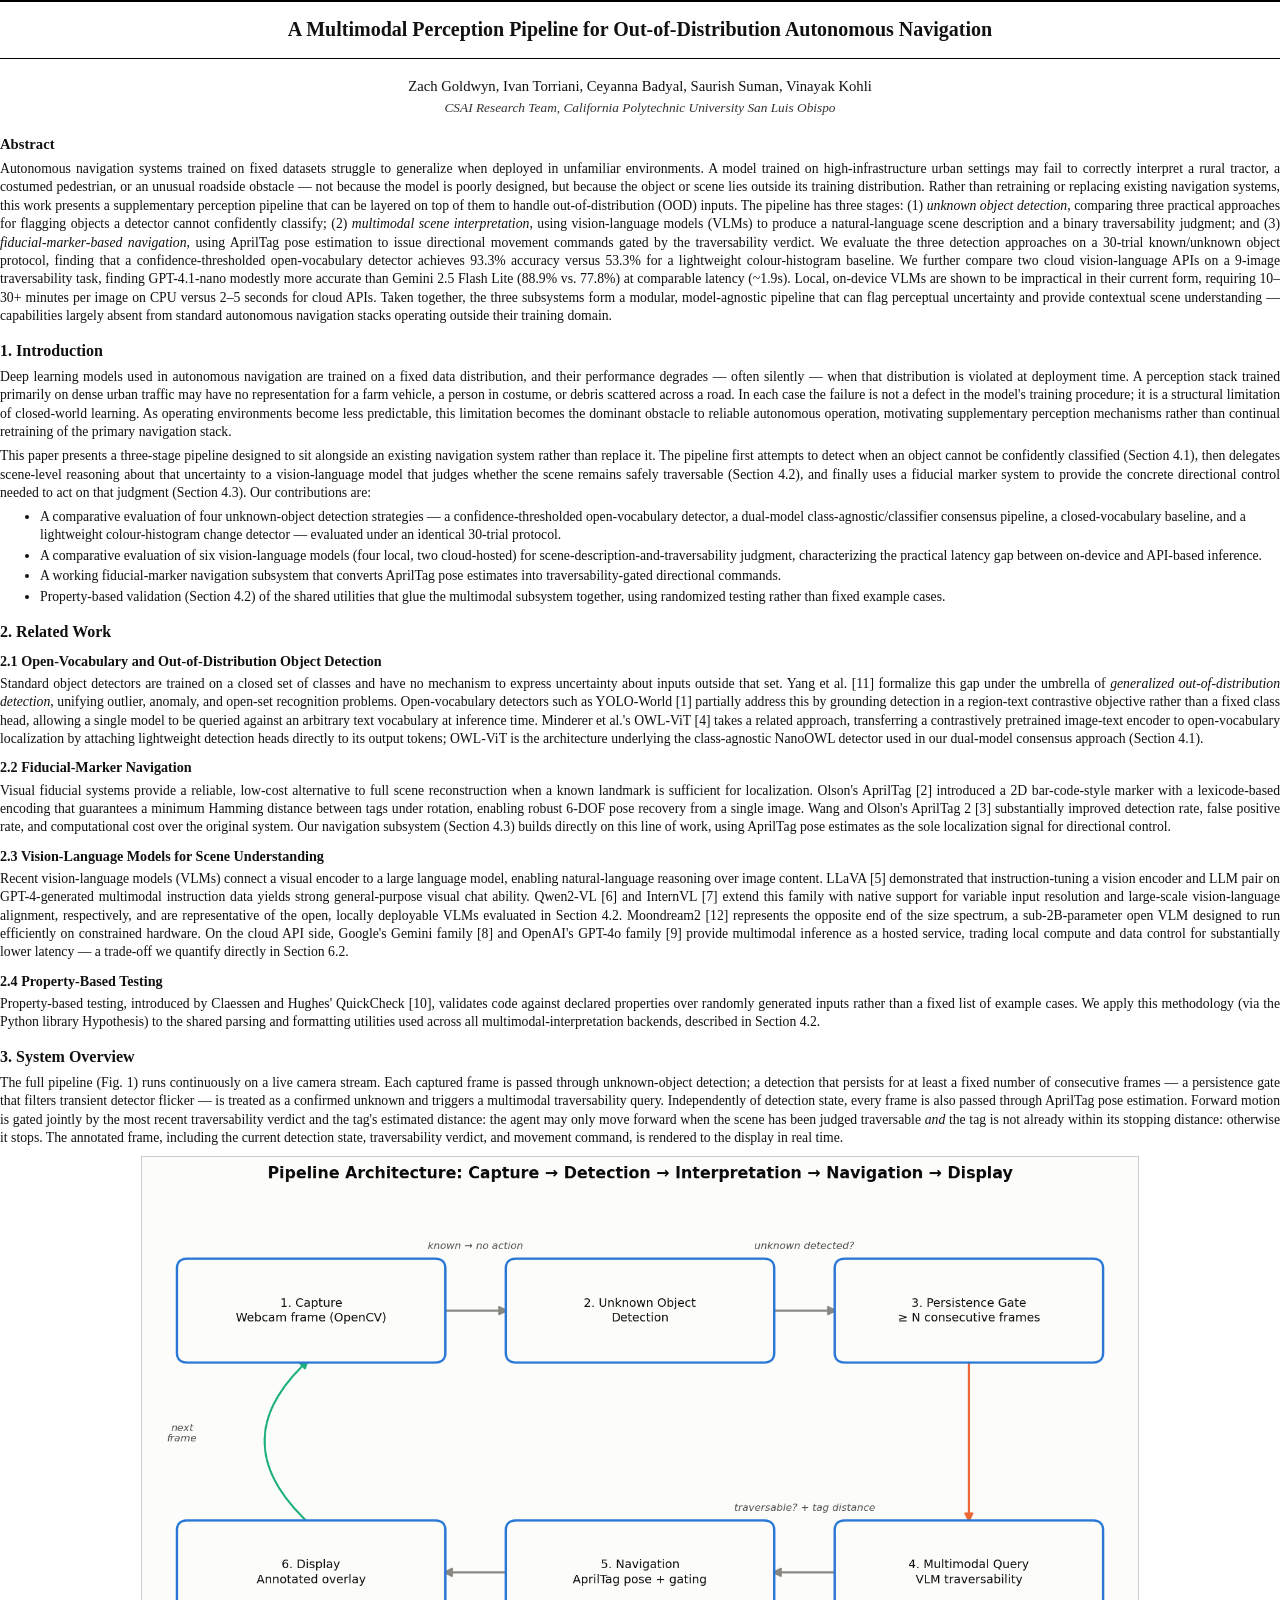
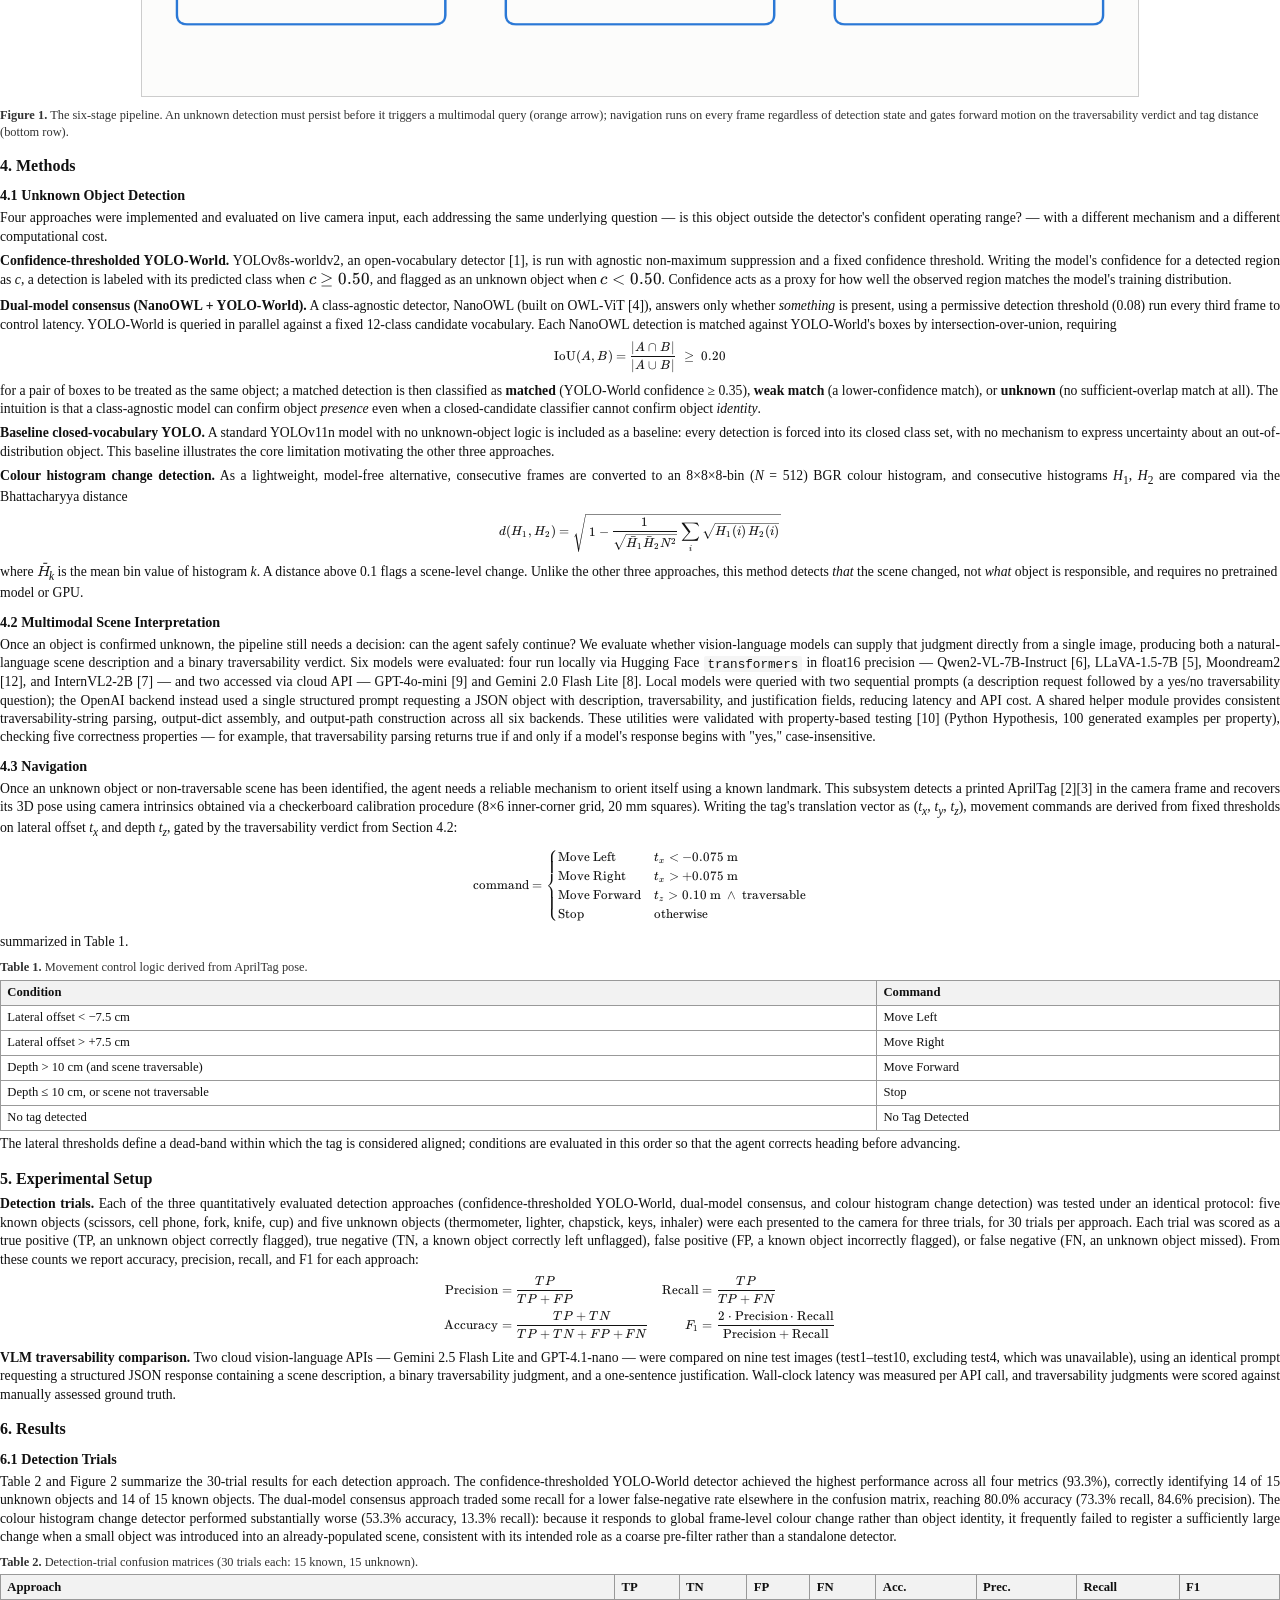
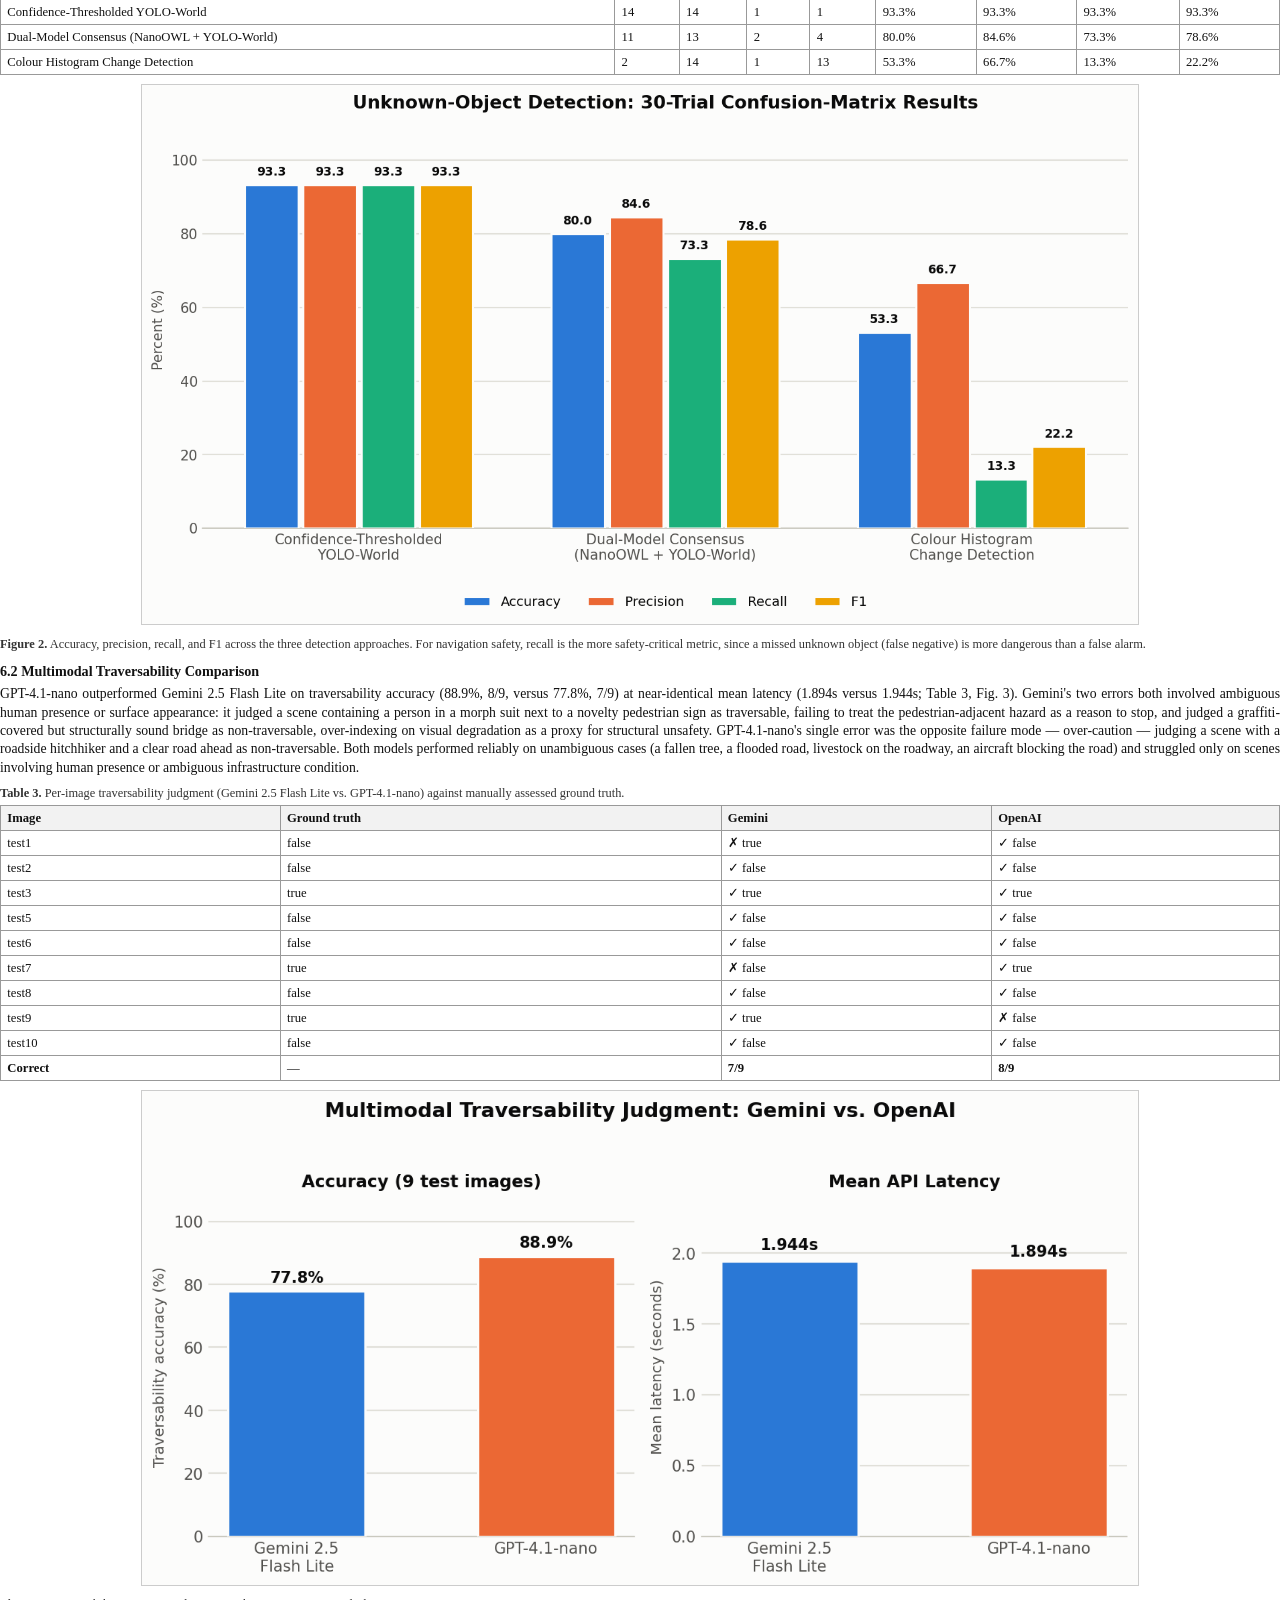
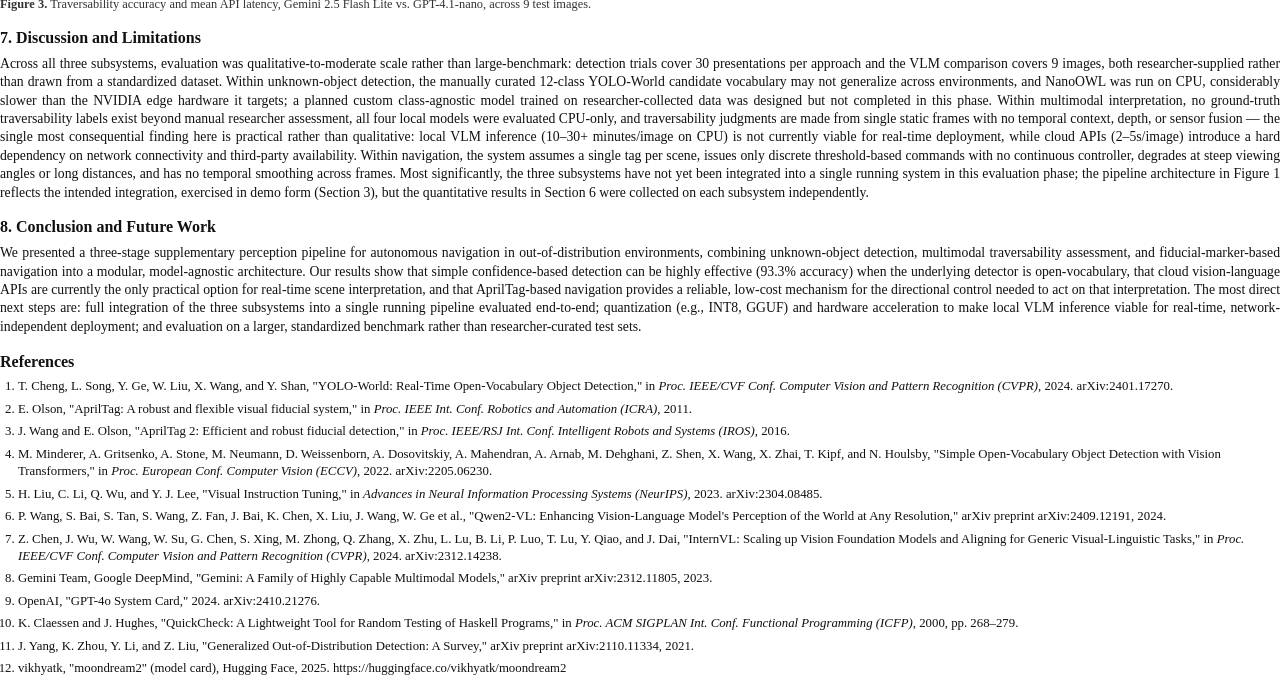
==== commit 6c844f66: "Fix author name typos and shorten paper title" ====
--- a/assets/paper/paper.html
+++ b/assets/paper/paper.html
@@ -2,7 +2,7 @@
 <html lang="en">
 <head>
 <meta charset="utf-8">
-<title>A Multimodal Perception Pipeline for Out-of-Distribution Object Detection, Vision-Language Traversability Assessment, and Fiducial-Marker-Based Autonomous Navigation</title>
+<title>A Multimodal Perception Pipeline for Out-of-Distribution Autonomous Navigation</title>
 <link rel="stylesheet" href="katex/katex.min.css">
 <link rel="stylesheet" href="paper.css">
 </head>
@@ -10,11 +10,10 @@
 
 <div class="title-block">
   <hr class="title-rule-thick">
-  <h1>A Multimodal Perception Pipeline for Out-of-Distribution Object Detection,
-  Vision-Language Traversability Assessment, and Fiducial-Marker-Based Autonomous Navigation</h1>
+  <h1>A Multimodal Perception Pipeline for Out-of-Distribution Autonomous Navigation</h1>
 </div>
 <hr class="title-rule-thin">
-<div class="authors">Zach Goldwyn, Ivan Torriani, Ceyanna Badyal, Saurish Sauman, Vinayak Kohil</div>
+<div class="authors">Zach Goldwyn, Ivan Torriani, Ceyanna Badyal, Saurish Suman, Vinayak Kohli</div>
 <div class="affiliation">CSAI Research Team, California Polytechnic University San Luis Obispo</div>
 
 <div class="abstract">
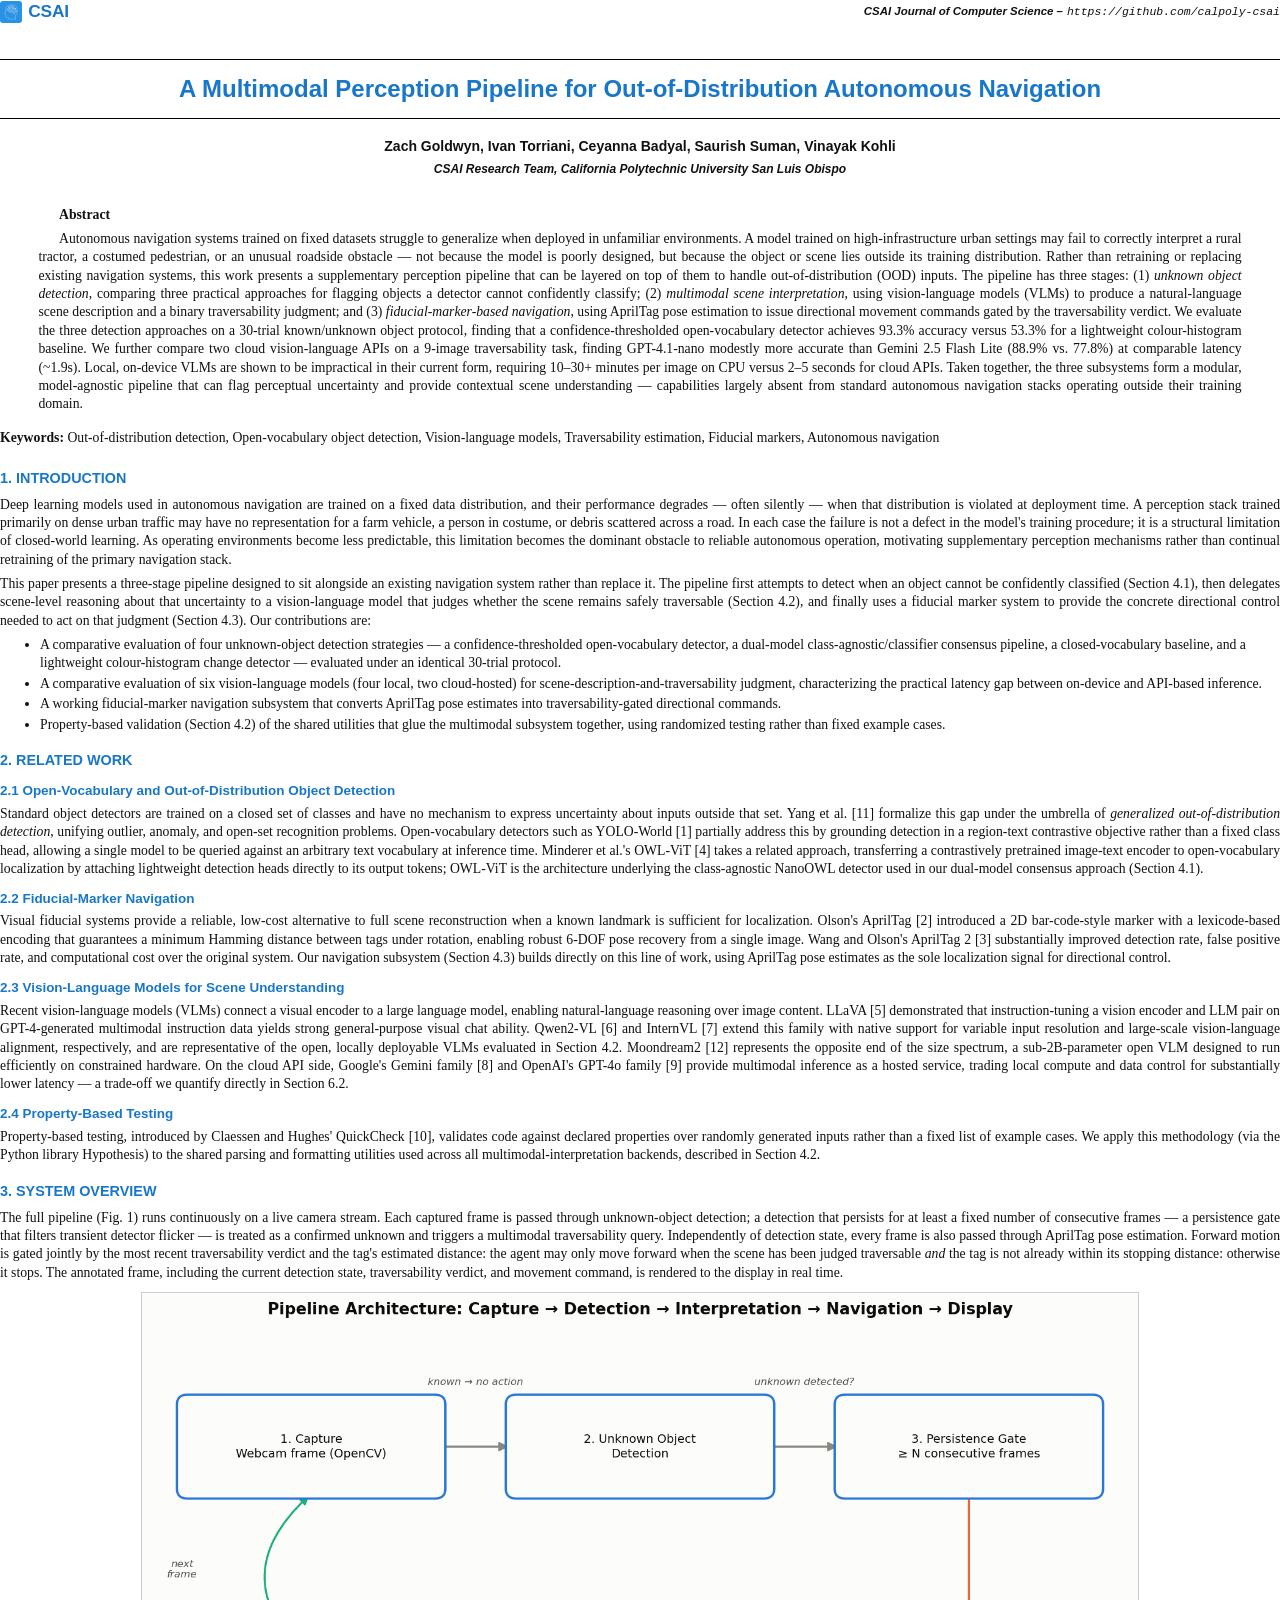
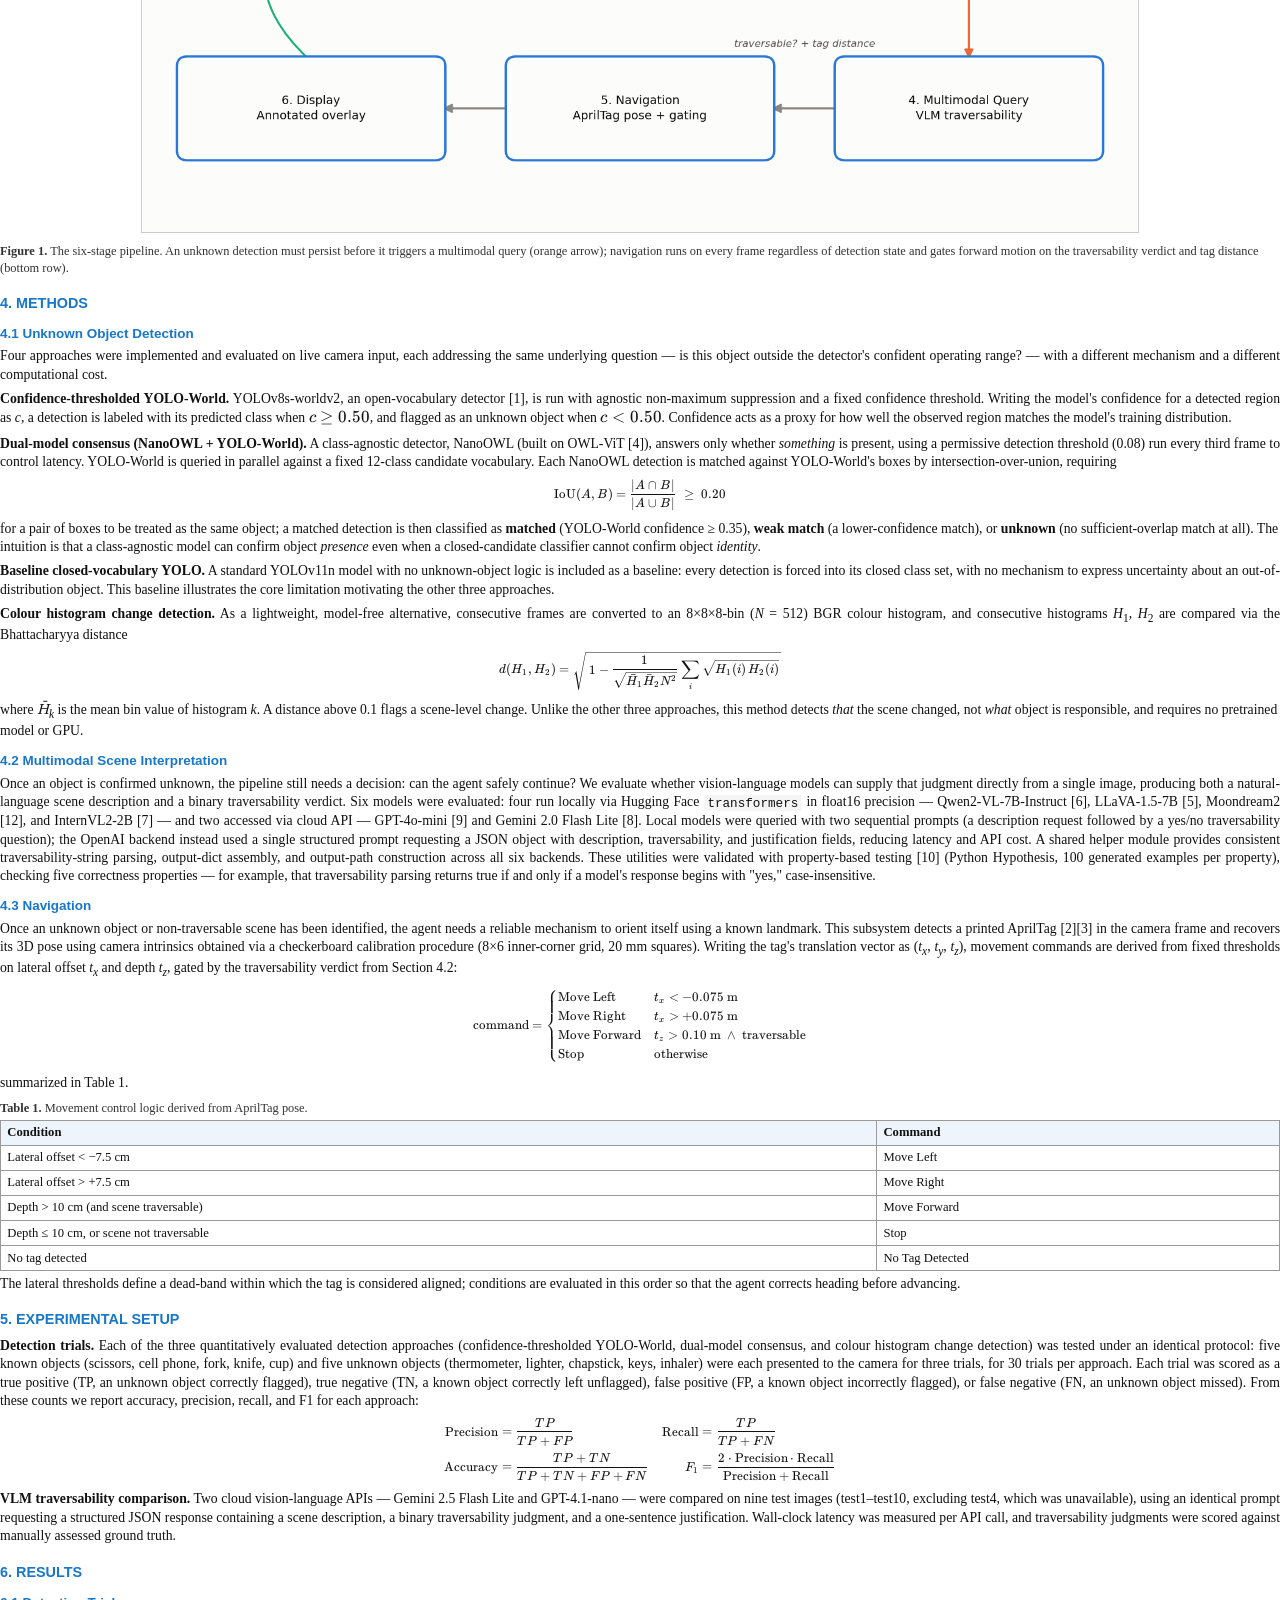
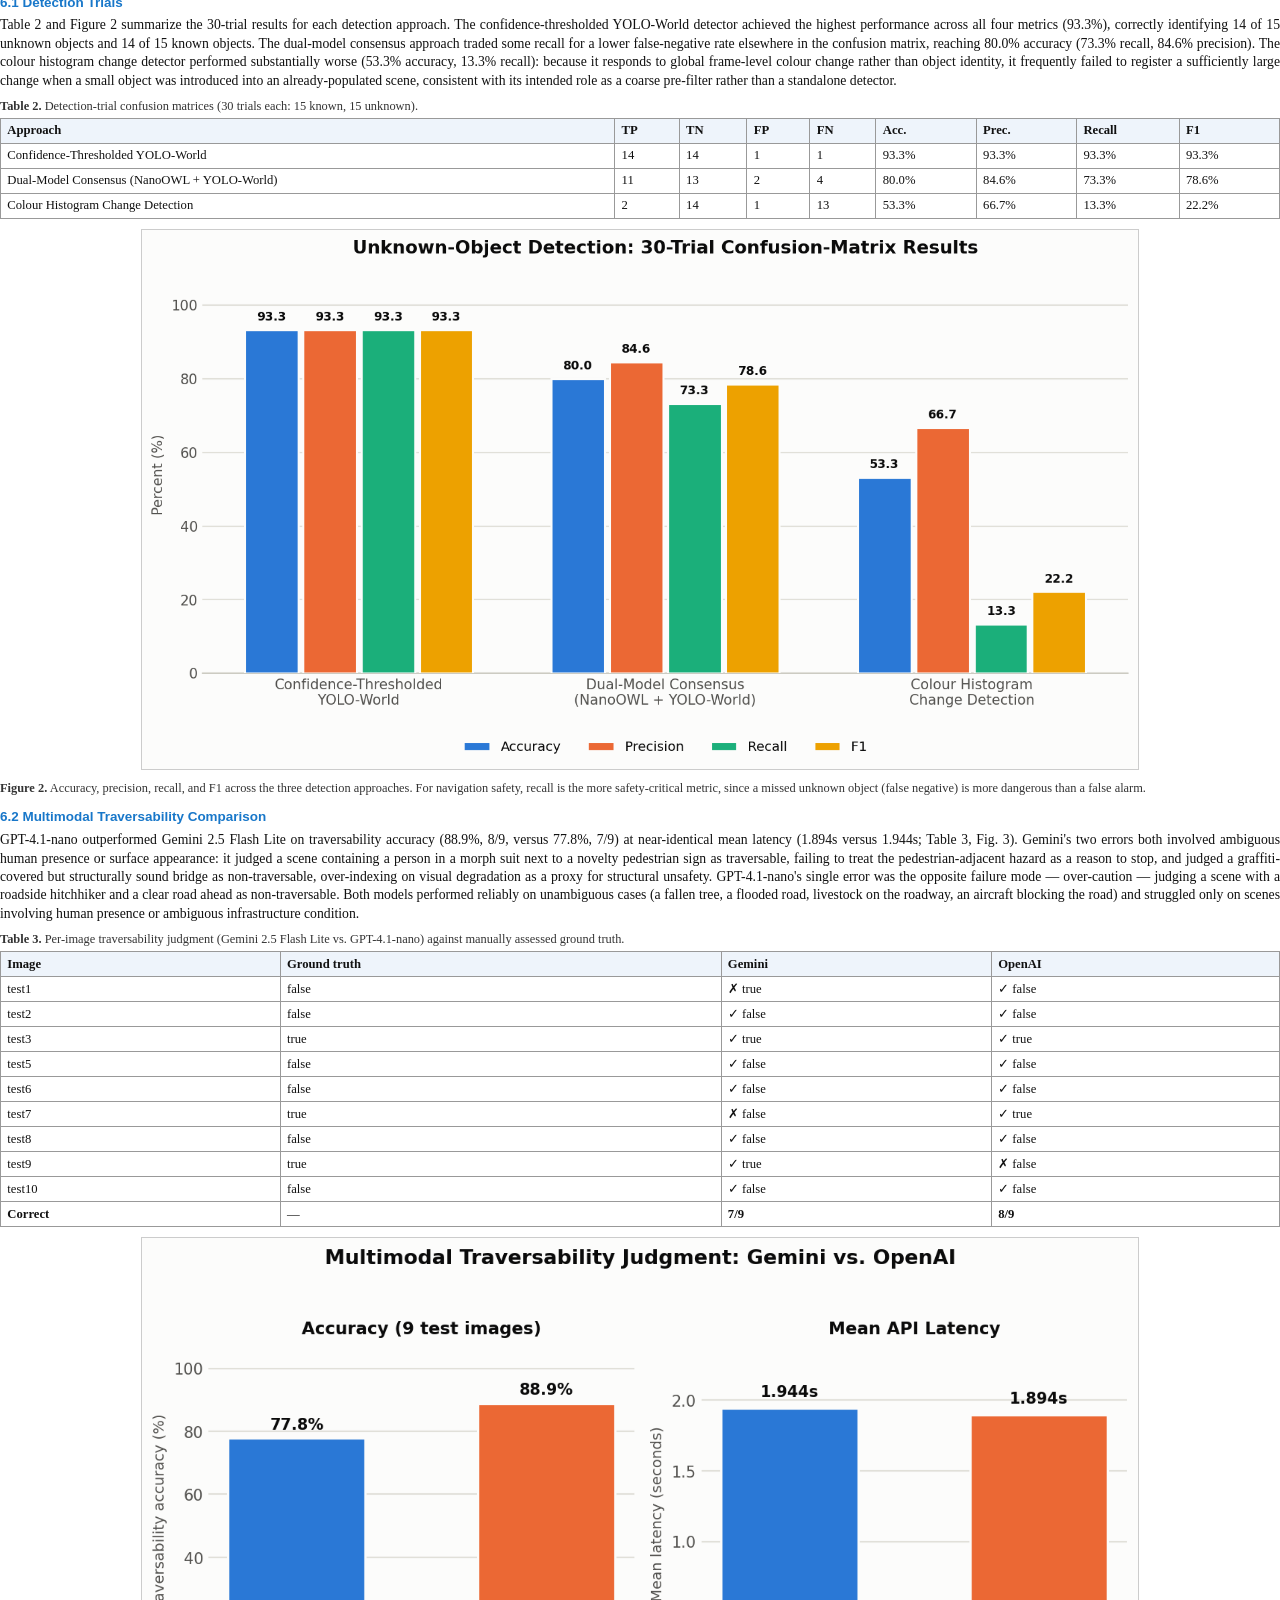
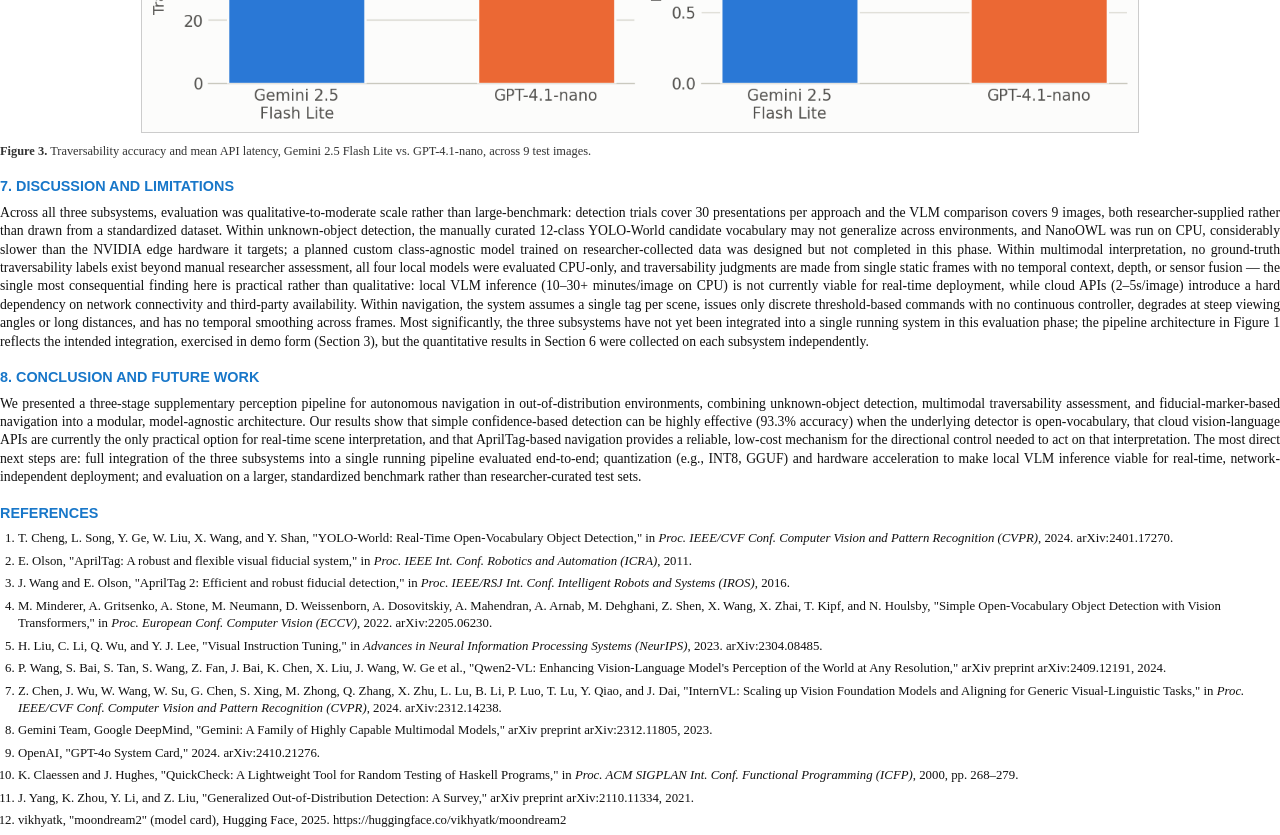
==== commit 62ed1d84: "Restyle paper as CSAI Journal of Computer Science manuscript Adopt the SciNexus Publications layout " ====
--- a/assets/paper/paper.html
+++ b/assets/paper/paper.html
@@ -7,6 +7,16 @@
 <link rel="stylesheet" href="paper.css">
 </head>
 <body>
+
+<div class="masthead">
+  <div class="masthead-brand">
+    <img src="../images/logo.png" alt="CSAI Research Team logo">
+    <span>CSAI</span>
+  </div>
+  <div class="masthead-journal">
+    <span class="journal-name">CSAI Journal of Computer Science &ndash;</span><span class="journal-url">https://github.com/calpoly-csai</span>
+  </div>
+</div>
 
 <div class="title-block">
   <hr class="title-rule-thick">
@@ -42,6 +52,9 @@
     outside their training domain.
   </p>
 </div>
+
+<p class="keywords"><strong>Keywords:</strong> Out-of-distribution detection, Open-vocabulary object detection,
+Vision-language models, Traversability estimation, Fiducial markers, Autonomous navigation</p>
 
 <div class="section">
 <h2>1. Introduction</h2>
--- a/assets/paper/paper.css
+++ b/assets/paper/paper.css
@@ -1,6 +1,16 @@
+/* CSAI Journal of Computer Science — manuscript style.
+   Layout modelled on the SciNexus Publications template:
+   blue sans-serif masthead/title/headings over a justified serif body. */
+
+:root {
+  /* Darkened form of the CSAI logo blue (#2992e5), same hue, print-legible. */
+  --accent: #1877c9;
+  --rule: #000;
+}
+
 @page {
   size: letter;
-  margin: 1in 1.4in;
+  margin: 1in 1.15in;
 }
 
 * {
@@ -16,51 +26,112 @@
   margin: 0;
 }
 
+/* ---------- Masthead ---------- */
+
+.masthead {
+  display: flex;
+  align-items: center;
+  justify-content: space-between;
+  margin-bottom: 2.6em;
+}
+
+.masthead-brand {
+  display: flex;
+  align-items: center;
+  gap: 0.45em;
+}
+
+.masthead-brand img {
+  width: 22px;
+  height: 22px;
+  border-radius: 3px;
+  display: block;
+}
+
+.masthead-brand span {
+  font-family: Helvetica, Arial, sans-serif;
+  font-weight: bold;
+  font-size: 13pt;
+  letter-spacing: -0.01em;
+  color: var(--accent);
+}
+
+.masthead-journal {
+  text-align: right;
+  font-size: 8.6pt;
+}
+
+.journal-name {
+  font-family: Helvetica, Arial, sans-serif;
+  font-weight: bold;
+  font-style: italic;
+  color: #111;
+}
+
+.journal-url {
+  font-family: "Courier New", monospace;
+  font-style: italic;
+  color: #111;
+  margin-left: 0.35em;
+}
+
+/* ---------- Title block ---------- */
+
 .title-block {
   text-align: center;
   margin-bottom: 0;
 }
 
-.title-rule-thick {
-  border: none;
-  border-top: 2.6px solid #000;
-  margin: 0 0 1.1em 0;
-}
-
+.title-rule-thick,
 .title-rule-thin {
   border: none;
-  border-top: 1px solid #000;
-  margin: 1.1em 0 1.3em 0;
+  border-top: 1.3px solid var(--rule);
+}
+
+.title-rule-thick {
+  margin: 0 0 1.05em 0;
+}
+
+.title-rule-thin {
+  margin: 1.05em 0 1.25em 0;
 }
 
 .title-block h1 {
-  font-size: 15pt;
-  line-height: 1.28;
+  font-family: Helvetica, Arial, sans-serif;
+  font-size: 18pt;
+  line-height: 1.24;
   margin: 0;
   font-weight: bold;
+  color: var(--accent);
 }
 
 .authors {
-  text-align: center;
-  font-size: 11pt;
-  margin-bottom: 0.2em;
+  font-family: Helvetica, Arial, sans-serif;
+  font-weight: bold;
+  text-align: center;
+  font-size: 10.5pt;
+  margin-bottom: 0.4em;
 }
 
 .affiliation {
-  text-align: center;
-  font-size: 10pt;
-  color: #333;
+  font-family: Helvetica, Arial, sans-serif;
+  font-weight: bold;
   font-style: italic;
-}
+  text-align: center;
+  font-size: 9pt;
+  color: #111;
+}
+
+/* ---------- Abstract & keywords ---------- */
 
 .abstract {
-  margin: 1.3em 0 0.9em 0;
+  margin: 2.1em 0.4in 0.9em 0.4in;
   break-inside: avoid;
 }
 
 .abstract-heading {
   font-weight: bold;
-  font-size: 11pt;
+  font-size: 10.3pt;
   text-align: center;
   margin: 0 0 0.5em 0;
 }
@@ -68,19 +139,41 @@
 .abstract p {
   margin: 0.4em 0 0 0;
   text-align: justify;
-}
+  text-indent: 1.5em;
+}
+
+.keywords {
+  margin: 1.1em 0 1.6em 0;
+  font-size: 10.3pt;
+  text-align: left;
+}
+
+.keywords strong {
+  font-weight: bold;
+}
+
+/* ---------- Headings ---------- */
 
 h2 {
-  font-size: 12pt;
-  margin: 0.9em 0 0.4em 0;
+  font-family: Helvetica, Arial, sans-serif;
+  font-size: 10.8pt;
+  font-weight: bold;
+  text-transform: uppercase;
+  color: var(--accent);
+  margin: 1.2em 0 0.5em 0;
   break-after: avoid;
 }
 
 h3 {
-  font-size: 10.6pt;
-  margin: 0.7em 0 0.3em 0;
+  font-family: Helvetica, Arial, sans-serif;
+  font-size: 10.1pt;
+  font-weight: bold;
+  color: var(--accent);
+  margin: 0.85em 0 0.35em 0;
   break-after: avoid;
 }
+
+/* ---------- Body ---------- */
 
 p {
   margin: 0 0 0.42em 0;
@@ -97,7 +190,7 @@
 }
 
 figure {
-  margin: 0.6em auto;
+  margin: 0.7em auto;
   text-align: center;
   break-inside: avoid;
 }
@@ -137,7 +230,7 @@
 }
 
 th {
-  background: #f2f2f2;
+  background: #eef4fb;
 }
 
 .cite {
